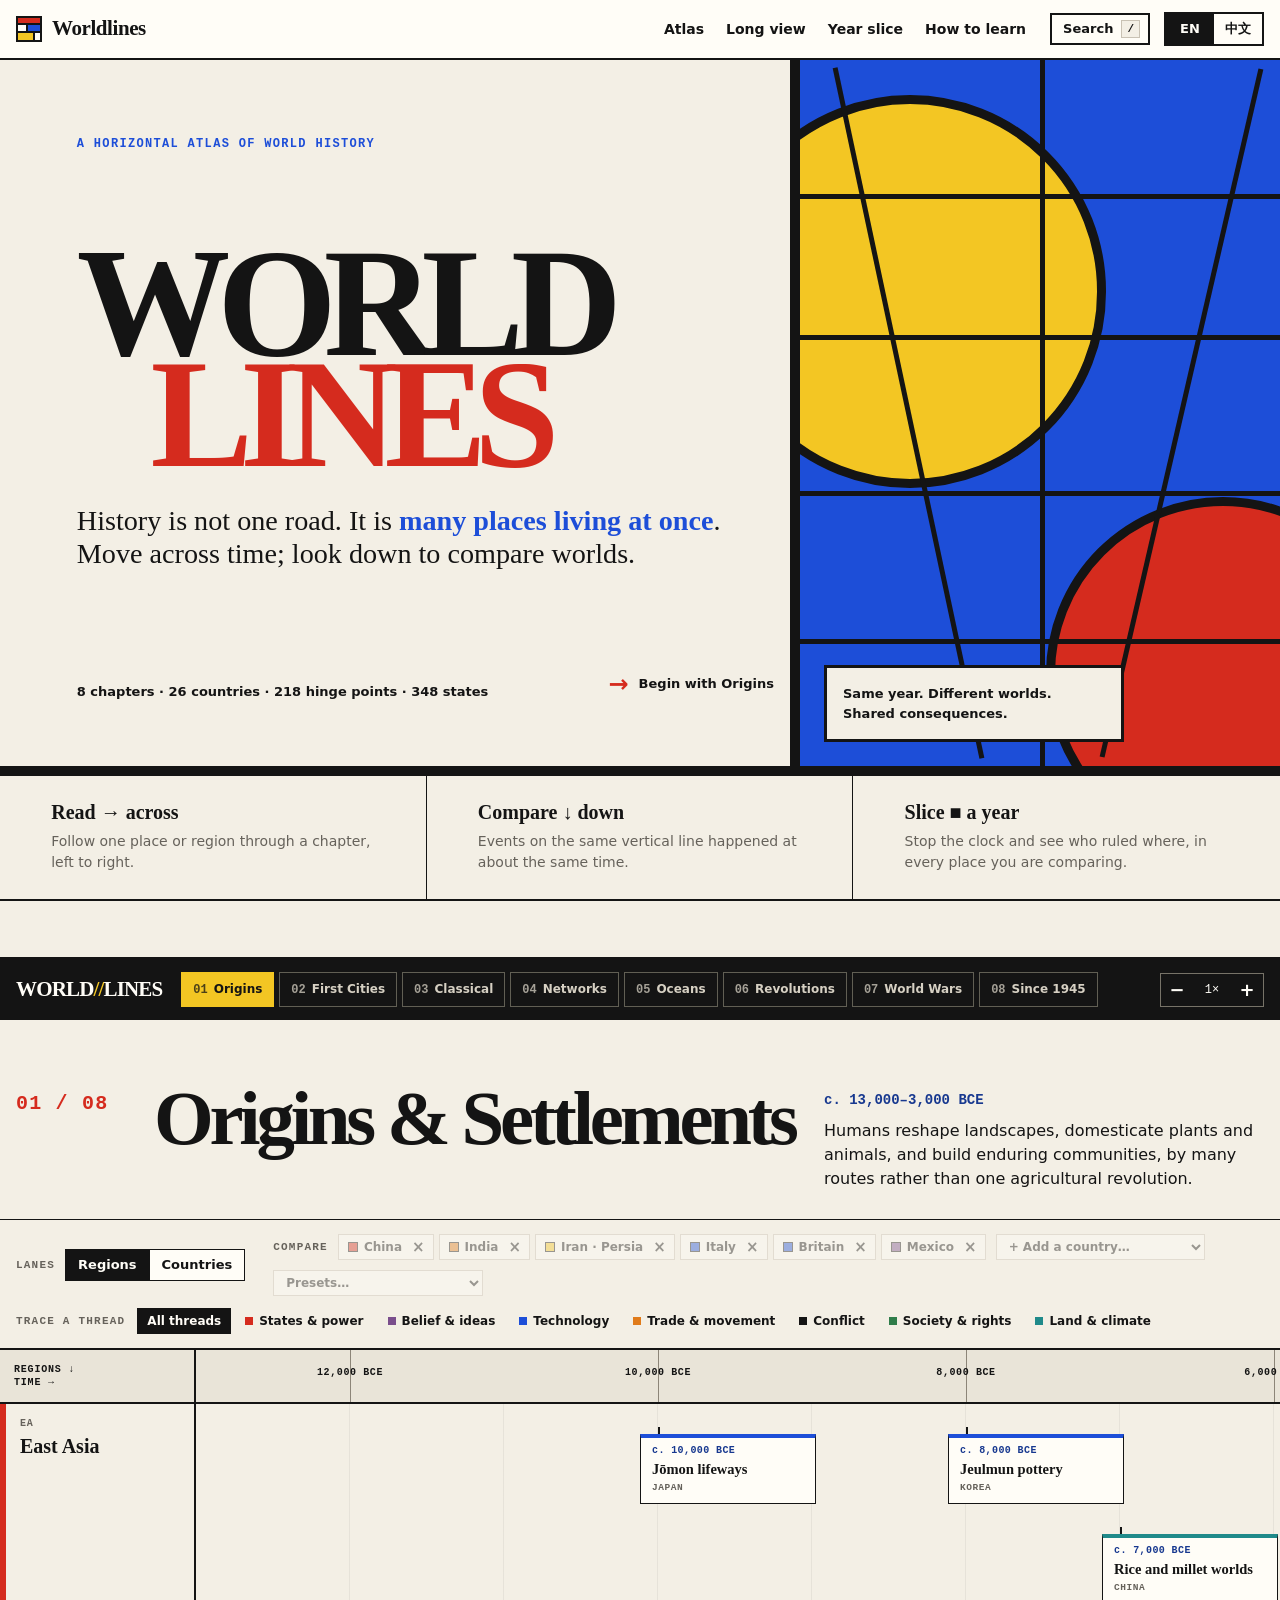
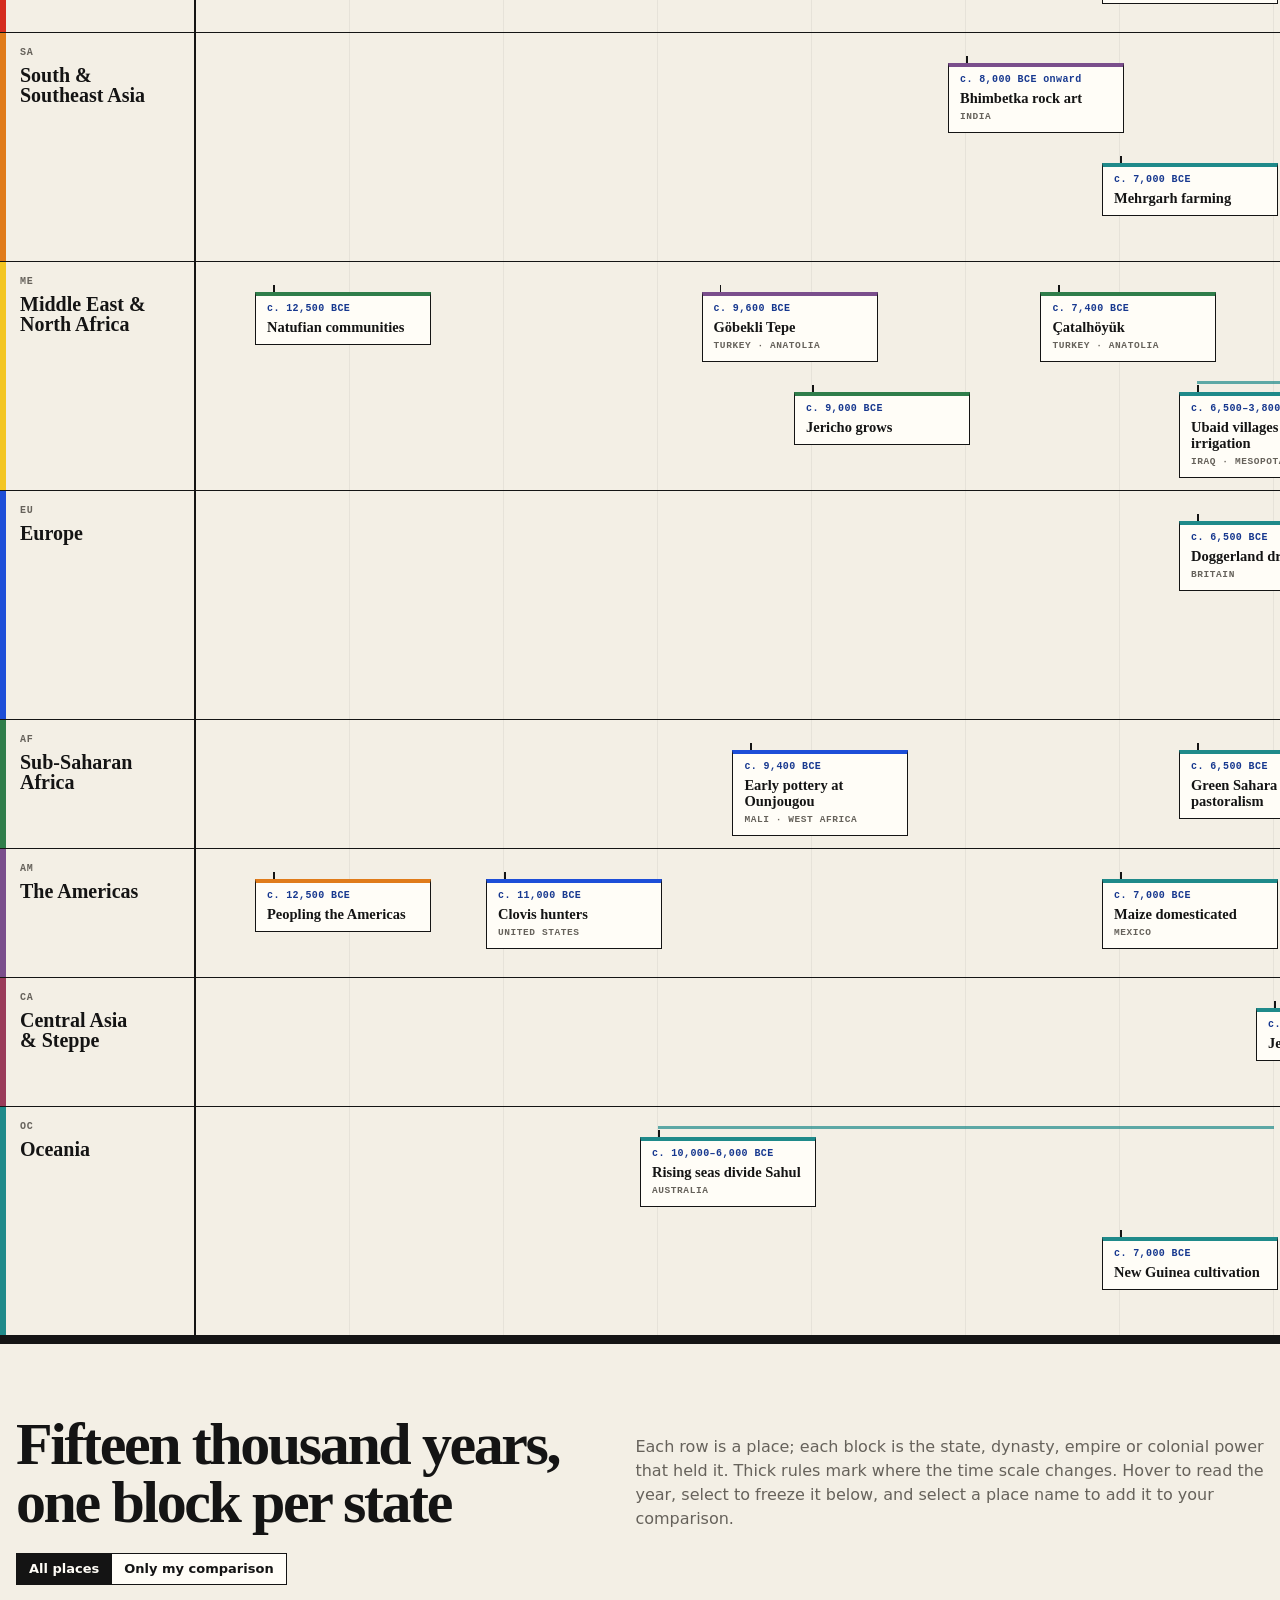
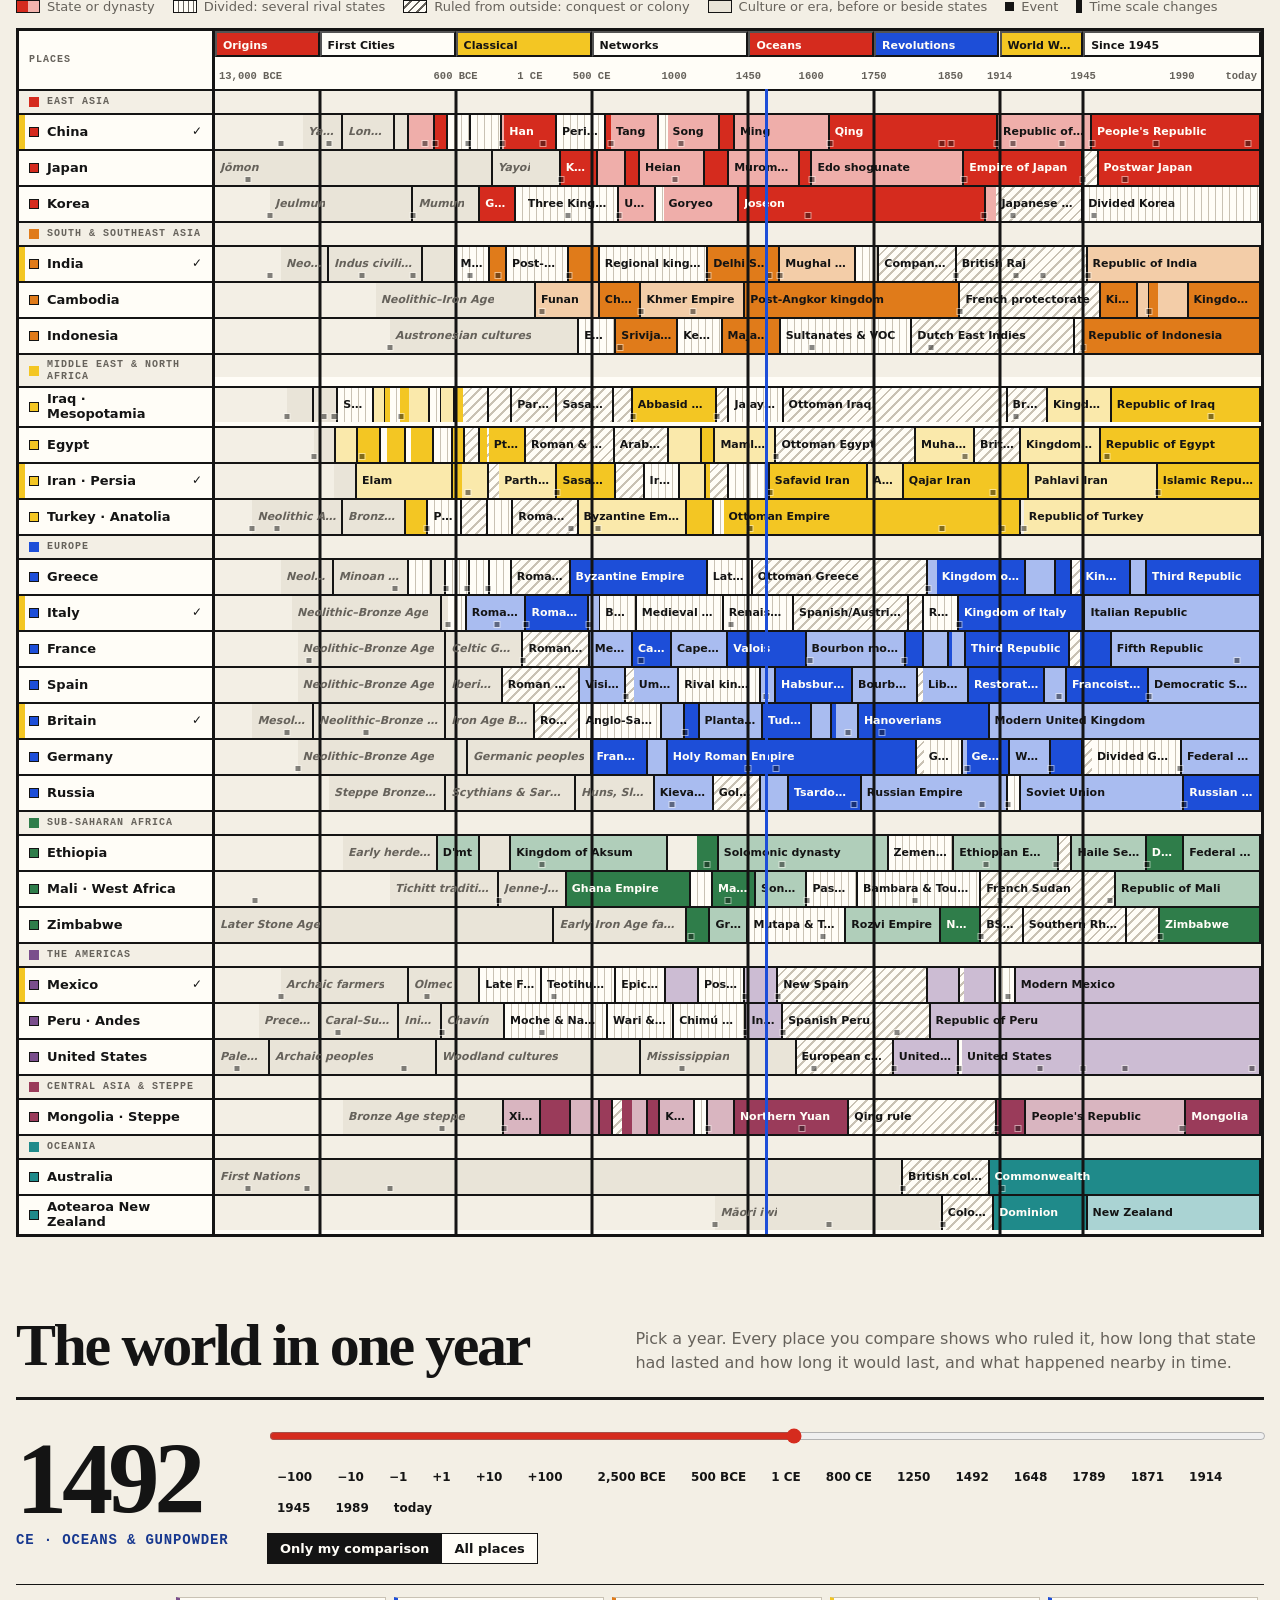
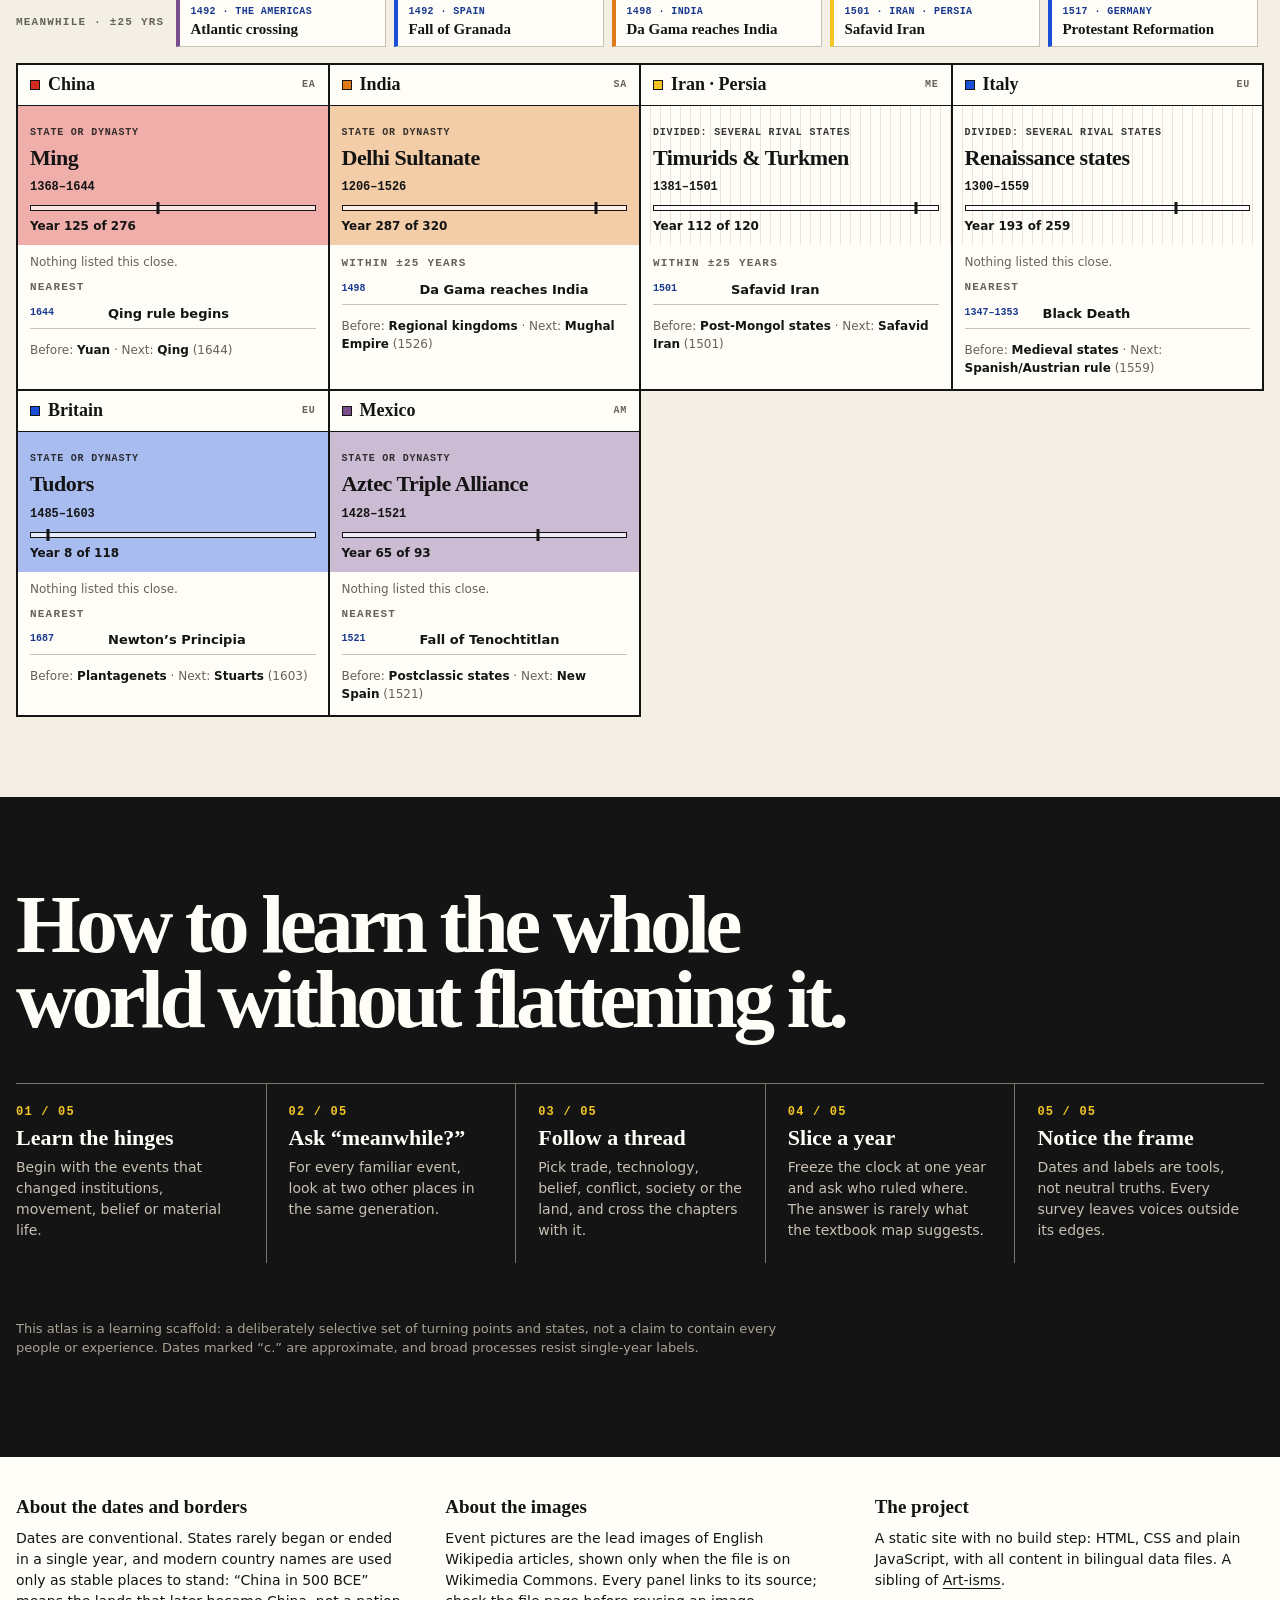
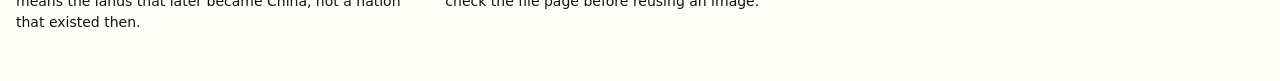
==== index.html @ 8e0db9ae "Add Worldlines, a bilingual Mondrian atlas of world history Compare regions and countries across 15," ====
<!doctype html>
<html lang="en">
<head>
<meta charset="utf-8">
<meta name="viewport" content="width=device-width, initial-scale=1, viewport-fit=cover">
<title>Worldlines</title>
<meta name="description" content="A bilingual (English / 中文) atlas of world history in the style of Mondrian: compare regions and countries side by side across 15,000 years, chapter by chapter or one year at a time.">
<meta name="theme-color" content="#fffdf7">
<link rel="icon" href="data:image/svg+xml,%3Csvg xmlns='http://www.w3.org/2000/svg' viewBox='0 0 26 26'%3E%3Crect width='26' height='26' fill='%23141414'/%3E%3Crect x='2' y='2' width='22' height='5' fill='%23d52b1e'/%3E%3Crect x='2' y='9' width='8' height='6' fill='%23fffdf7'/%3E%3Crect x='12' y='9' width='12' height='6' fill='%231d4ed8'/%3E%3Crect x='2' y='17' width='15' height='7' fill='%23f3c623'/%3E%3Crect x='19' y='17' width='5' height='7' fill='%23fffdf7'/%3E%3C/svg%3E">
<link rel="stylesheet" href="assets/styles.css">
</head>
<body>
<header class="topbar">
  <div class="wrap pad">
    <a class="brand" href="#top">
      <svg viewBox="0 0 26 26" aria-hidden="true"><rect width="26" height="26" fill="#141414"/><rect x="2" y="2" width="22" height="5" fill="#d52b1e"/><rect x="2" y="9" width="8" height="6" fill="#fffdf7"/><rect x="12" y="9" width="12" height="6" fill="#1d4ed8"/><rect x="2" y="17" width="15" height="7" fill="#f3c623"/><rect x="19" y="17" width="5" height="7" fill="#fffdf7"/></svg>
      <span data-i18n="brand">Worldlines</span>
    </a>
    <nav class="nav" aria-label="Sections">
      <a href="#atlas" data-i18n="navAtlas">Atlas</a>
      <a href="#long" data-i18n="navLong">Long view</a>
      <a href="#slice" data-i18n="navSlice">Year slice</a>
      <a href="#learn" data-i18n="navLearn">How to learn</a>
    </nav>
    <button type="button" class="search-btn" id="search-open"><span data-i18n="search">Search</span> <kbd>/</kbd></button>
    <div class="lang" role="group" aria-label="Language">
      <button type="button" data-lang="en" aria-pressed="true">EN</button>
      <button type="button" data-lang="zh" aria-pressed="false">中文</button>
    </div>
  </div>
</header>

<main id="top">
  <section class="masthead">
    <div class="hero-copy">
      <p class="eyebrow" data-i18n="kicker">A horizontal atlas of world history</p>
      <div>
        <h1><span data-i18n="h1a">WORLD</span><span class="red" data-i18n="h1b">LINES</span></h1>
        <p class="hero-dek" data-i18n-html="dek">History is not one road. It is <strong>many places living at once.</strong> Move across time; look down to compare worlds.</p>
      </div>
      <div class="hero-meta">
        <span id="stats"></span>
        <a class="scroll-cue" href="#atlas" data-i18n="cue">Begin with Origins</a>
      </div>
    </div>
    <div class="hero-graphic" aria-hidden="true">
      <div class="latitudes"><i></i><i></i><i></i><i></i></div>
      <div class="meridians"><i></i><i></i><i></i></div>
      <p class="graphic-caption" data-i18n="heroCap">Same year. Different worlds. Shared consequences.</p>
    </div>
  </section>

  <section class="manifesto" aria-label="How to read the atlas">
    <div><b data-i18n="m1t">Read → across</b><p data-i18n="m1">Follow one place or region through a chapter, left to right.</p></div>
    <div><b data-i18n="m2t">Compare ↓ down</b><p data-i18n="m2">Events on the same vertical line happened at about the same time.</p></div>
    <div><b data-i18n="m3t">Slice ■ a year</b><p data-i18n="m3">Stop the clock and see who ruled where, in every place you are comparing.</p></div>
  </section>

  <section class="atlas" id="atlas">
    <nav class="toolbar" aria-label="Chapters">
      <div class="brand-mini" data-i18n-html="brandMini">WORLD<b>//</b>LINES</div>
      <div class="chapter-nav" id="chapter-nav"></div>
      <div class="zoom" role="group" aria-label="Zoom">
        <button type="button" data-zoom="-1" aria-label="Zoom out">−</button>
        <span id="zoom-val">1×</span>
        <button type="button" data-zoom="1" aria-label="Zoom in">+</button>
      </div>
    </nav>

    <div class="chapter-intro" aria-live="polite">
      <div class="chapter-no" id="chapter-no"></div>
      <div><h2 id="chapter-title"></h2></div>
      <div class="chapter-note"><p class="range" id="chapter-range"></p><p id="chapter-desc"></p></div>
    </div>

    <div class="controls" id="controls">
      <div class="ctl">
        <span class="micro" data-i18n="lanesBy">Lanes</span>
        <div class="seg" role="group" id="mode-seg">
          <button type="button" data-mode="regions" data-i18n="modeRegions">Regions</button>
          <button type="button" data-mode="places" data-i18n="modePlaces">Countries</button>
        </div>
      </div>
      <div class="ctl cmp" id="cmp-ctl">
        <span class="micro" data-i18n="compare">Compare</span>
        <div class="cmp-chips" id="cmp-chips"></div>
        <select id="cmp-add" class="cmp-add" aria-label="Add a country"></select>
        <select id="cmp-preset" class="cmp-add" aria-label="Preset"></select>
      </div>
      <div class="theme-bar" id="theme-bar" aria-label="Filter by theme"></div>
    </div>
    <div class="tl-scroll" id="tl-scroll"><div class="stage" id="stage"></div></div>
  </section>

  <section class="block" id="long">
    <div class="wrap pad">
      <div class="head">
        <h2 data-i18n="longTitle">Fifteen thousand years, one block per state</h2>
        <p data-i18n="longLede">Each row is a place; each block is the state, dynasty, empire or colonial power that held it. Thick rules mark where the time scale changes. Hover to read the year, select to freeze it below, and select a place name to add it to your comparison.</p>
      </div>
      <div class="long-ctl">
        <div class="seg" role="group" id="long-seg">
          <button type="button" data-long="all" data-i18n="longAll">All places</button>
          <button type="button" data-long="cmp" data-i18n="longCmp">Only my comparison</button>
        </div>
        <div class="legend" id="kind-legend"></div>
      </div>
      <div class="lv-scroll"><div class="lv" id="lv"></div></div>
      <p class="hint" data-i18n="lvHint">Scroll sideways to see the whole span →</p>
    </div>
  </section>

  <section class="block" id="slice">
    <div class="wrap pad">
      <div class="head">
        <h2 data-i18n="sliceTitle">The world in one year</h2>
        <p data-i18n="sliceLede">Pick a year. Every place you compare shows who ruled it, how long that state had lasted and how long it would last, and what happened nearby in time.</p>
      </div>
      <div class="slicer">
        <div class="year-big" id="year-big" aria-live="polite"></div>
        <div class="slicer-ctl">
          <input type="range" id="year-range" min="0" max="1000" step="1" aria-label="Year">
          <div class="steps-row">
            <button type="button" class="chip" data-step="-100">−100</button>
            <button type="button" class="chip" data-step="-10">−10</button>
            <button type="button" class="chip" data-step="-1">−1</button>
            <button type="button" class="chip" data-step="1">+1</button>
            <button type="button" class="chip" data-step="10">+10</button>
            <button type="button" class="chip" data-step="100">+100</button>
            <span class="presets" id="year-presets"></span>
          </div>
          <div class="seg" role="group" id="slice-seg">
            <button type="button" data-slice="cmp" data-i18n="longCmp">Only my comparison</button>
            <button type="button" data-slice="all" data-i18n="longAll">All places</button>
          </div>
        </div>
      </div>
      <div class="meanwhile-strip" id="slice-world"></div>
      <div class="slice-grid" id="slice-grid"></div>
    </div>
  </section>

  <section class="learning" id="learn">
    <div class="wrap pad">
      <h2 data-i18n="learnTitle">How to learn the whole world without flattening it.</h2>
      <ol class="learning-grid" id="learning"></ol>
      <p class="footer-note" data-i18n="learnNote">This atlas is a learning scaffold: a deliberately selective set of turning points and states, not a claim to contain every people or experience. Dates marked “c.” are approximate, and broad processes resist single-year labels.</p>
    </div>
  </section>
</main>

<footer>
  <div class="wrap pad">
    <div>
      <h3 data-i18n="fDatesT">About the dates and borders</h3>
      <p data-i18n="fDates">Dates are conventional. States rarely began or ended in a single year, and modern country names are used only as stable places to stand: “China in 500 BCE” means the lands that later became China, not a nation that existed then.</p>
    </div>
    <div>
      <h3 data-i18n="fImgT">About the images</h3>
      <p data-i18n="fImg">Event pictures are the lead images of English Wikipedia articles, shown only when the file is on Wikimedia Commons. Every panel links to its source; check the file page before reusing an image.</p>
    </div>
    <div>
      <h3 data-i18n="fProjT">The project</h3>
      <p data-i18n-html="fProj">A static site with no build step: HTML, CSS and plain JavaScript, with all content in bilingual data files. A sibling of <a href="https://geekplux.github.io/art-isms/">Art-isms</a>.</p>
    </div>
  </div>
</footer>

<aside class="detail" id="detail" role="dialog" aria-modal="false" aria-labelledby="d-title" aria-hidden="true">
  <div class="detail-top"><span data-i18n="detailTop">Event · connections</span><button type="button" class="x" id="detail-close" aria-label="Close">×</button></div>
  <div class="detail-body" id="detail-body"></div>
</aside>

<section class="search" id="search" role="dialog" aria-modal="true" aria-label="Search" aria-hidden="true">
  <div class="search-wrap">
    <div class="search-head"><input class="search-input" id="search-input" type="search" autocomplete="off" placeholder="Search history…"><button type="button" class="x big" id="search-close" aria-label="Close">×</button></div>
    <p class="search-help" data-i18n="searchHelp">Try “printing”, “empire”, “silver”, a dynasty or a country. Press Esc to close.</p>
    <div class="search-results" id="search-results"></div>
  </div>
</section>

<div class="lv-tip" id="lv-tip" hidden></div>

<script src="data/core.js"></script>
<script src="data/polities.js"></script>
<script src="data/events.js"></script>
<script src="assets/app.js"></script>
</body>
</html>
---- assets/styles.css ----
/* Worldlines — paper, ink and De Stijl.
   Mondrian carries meaning here: colour = region, a block = a state, a thick rule = a change of
   time scale. Everything else stays paper and ink so the colour can be read. */
:root {
  color-scheme: light;
  --paper: #f3efe5;
  --paper-deep: #e9e4d8;
  --white: #fffdf7;
  --ink: #141414;
  --ink-2: #26251f;
  --muted: #66625b;
  --hair: #c9c2b4;
  --red: #d52b1e;
  --blue: #1d4ed8;
  --blue-deep: #17388f;
  --yellow: #f3c623;

  --f-display: Georgia, "Times New Roman", "Songti SC", "Noto Serif SC", "Source Han Serif SC", serif;
  --f-body: "Avenir Next", Avenir, Inter, "Segoe UI", system-ui, -apple-system, "PingFang SC", "Hiragino Sans GB", "Microsoft YaHei", "Noto Sans SC", sans-serif;
  --f-mono: ui-monospace, "SFMono-Regular", Menlo, Consolas, "Liberation Mono", monospace;

  --rule: 10px;
  --gutter: max(16px, env(safe-area-inset-left, 0px));
  --gutter-r: max(16px, env(safe-area-inset-right, 0px));
  --bar-h: 58px;
  --label-w: 196px;
  --ease: cubic-bezier(.22, 1, .36, 1);
}

* { box-sizing: border-box; }
[hidden] { display: none !important; }
html { scroll-behavior: smooth; scroll-padding-top: calc(var(--bar-h) + 12px); }
@media (prefers-reduced-motion: reduce) { html { scroll-behavior: auto; } *, *::before, *::after { transition: none !important; animation: none !important; } }
body { margin: 0; background: var(--paper); color: var(--ink); font-family: var(--f-body); font-size: 16px; line-height: 1.5; -webkit-font-smoothing: antialiased; overflow-x: hidden; }
h1, h2, h3, h4 { margin: 0; text-wrap: balance; }
p { margin: 0; }
a { color: inherit; text-decoration-thickness: 1px; text-underline-offset: 3px; }
a:hover { color: var(--red); }
button, select, input { font: inherit; color: inherit; }
button { cursor: pointer; }
:focus-visible { outline: 3px solid var(--blue); outline-offset: 2px; }
.kicker, .micro, .mono { font-family: var(--f-mono); font-variant-numeric: tabular-nums; }
.kicker { font-size: 12px; font-weight: 700; letter-spacing: .12em; text-transform: uppercase; color: var(--blue); }
.micro { font-size: 11px; font-weight: 700; letter-spacing: .11em; text-transform: uppercase; color: var(--muted); white-space: nowrap; }
:lang(zh) .kicker, :lang(zh) .micro { letter-spacing: .05em; }
.pad { padding-left: var(--gutter); padding-right: var(--gutter-r); }
.wrap { max-width: 1440px; margin: 0 auto; }
.sw { display: inline-block; width: 10px; height: 10px; flex: none; border: 1.5px solid var(--ink); background: var(--c, var(--ink)); }

/* ── Top bar ── */
.topbar { position: sticky; top: 0; z-index: 40; background: var(--white); border-bottom: 2px solid var(--ink); }
.topbar .wrap { display: flex; align-items: center; gap: 14px; min-height: var(--bar-h); }
.brand { display: flex; align-items: center; gap: 10px; text-decoration: none; font-family: var(--f-display); font-weight: 700; font-size: 21px; letter-spacing: -.02em; white-space: nowrap; }
.brand small { font-family: var(--f-body); font-size: 12px; font-weight: 600; color: var(--muted); letter-spacing: 0; }
.brand svg { width: 26px; height: 26px; flex: none; }
.nav { display: flex; gap: 2px; margin-left: auto; min-width: 0; overflow-x: auto; scrollbar-width: none; }
.nav a { text-decoration: none; font-size: 14px; font-weight: 600; padding: 6px 10px; white-space: nowrap; }
.search-btn { display: inline-flex; align-items: center; gap: 8px; border: 2px solid var(--ink); background: var(--white); padding: 4px 8px 4px 11px; font-size: 13px; font-weight: 700; flex: none; }
.search-btn kbd { font-family: var(--f-mono); font-size: 11px; border: 1px solid var(--hair); padding: 0 5px; background: var(--paper); }
.search-btn:hover { background: var(--yellow); }
.lang { display: flex; flex: none; border: 2px solid var(--ink); }
.lang button { border: 0; background: transparent; padding: 5px 11px; font-size: 13px; font-weight: 700; min-width: 48px; }
.lang button[aria-pressed="true"] { background: var(--ink); color: var(--white); }
@media (max-width: 860px) { .nav { display: none; } .search-btn { margin-left: auto; } .brand small { display: none; } }
@media (max-width: 420px) { .search-btn span { display: none; } .lang button { min-width: 40px; padding: 5px 8px; } }

/* ── Masthead: copy on paper, a De Stijl globe beside it ── */
.masthead { min-height: calc(86vh - var(--bar-h)); display: grid; grid-template-columns: minmax(0, 1.25fr) minmax(320px, .75fr); border-bottom: var(--rule) solid var(--ink); background: var(--paper); overflow: hidden; }
.hero-copy { padding: clamp(32px, 6vw, 96px) var(--gutter-r) clamp(32px, 5vw, 64px) max(var(--gutter), clamp(22px, 6vw, 96px)); display: flex; flex-direction: column; justify-content: space-between; gap: 40px; border-right: var(--rule) solid var(--ink); }
.eyebrow { font: 700 12px/1.3 var(--f-mono); letter-spacing: .11em; text-transform: uppercase; color: var(--blue); }
:lang(zh) .eyebrow { letter-spacing: .06em; }
.masthead h1 { font-family: var(--f-display); font-weight: 900; font-size: clamp(72px, 12vw, 180px); letter-spacing: -.085em; line-height: .72; margin: 0 0 36px; }
.masthead h1 span { display: block; }
.masthead h1 .red { color: var(--red); padding-left: .48em; }
:lang(zh) .masthead h1 { letter-spacing: -.02em; line-height: .95; font-size: clamp(72px, 11vw, 168px); }
.hero-dek { max-width: 760px; font-family: var(--f-display); font-size: clamp(21px, 2.2vw, 32px); line-height: 1.16; }
:lang(zh) .hero-dek { line-height: 1.45; }
.hero-dek strong { color: var(--blue); }
.hero-meta { display: flex; align-items: end; justify-content: space-between; gap: 24px; font-size: 13px; font-weight: 700; }
.scroll-cue { display: inline-flex; align-items: center; gap: 10px; text-decoration: none; white-space: nowrap; }
.scroll-cue::before { content: "→"; font-size: 24px; color: var(--red); }
.hero-graphic { position: relative; background: var(--blue); min-height: 520px; overflow: hidden; }
.hero-graphic::before, .hero-graphic::after { content: ""; position: absolute; border: 9px solid var(--ink); border-radius: 50%; }
.hero-graphic::before { width: 78%; aspect-ratio: 1; left: -18%; top: 5%; background: var(--yellow); }
.hero-graphic::after { width: 70%; aspect-ratio: 1; right: -25%; bottom: -12%; background: var(--red); }
.latitudes, .meridians { position: absolute; inset: 0; }
.latitudes { z-index: 2; } .meridians { z-index: 3; }
.latitudes i, .meridians i { position: absolute; display: block; background: var(--ink); }
.latitudes i { width: 100%; height: 5px; left: 0; }
.latitudes i:nth-child(1) { top: 19%; } .latitudes i:nth-child(2) { top: 39%; } .latitudes i:nth-child(3) { top: 61%; } .latitudes i:nth-child(4) { top: 82%; }
.meridians i { height: 100%; width: 5px; top: 0; }
.meridians i:nth-child(1) { left: 22%; transform: rotate(-12deg); } .meridians i:nth-child(2) { left: 50%; } .meridians i:nth-child(3) { right: 20%; transform: rotate(13deg); }
.graphic-caption { position: absolute; z-index: 5; left: 24px; right: 24px; bottom: 24px; padding: 16px; border: 3px solid var(--ink); background: var(--paper); font-weight: 800; font-size: 13px; max-width: 300px; }
@media (max-width: 900px) {
  .masthead { grid-template-columns: minmax(0, 1fr); min-height: 0; }
  .hero-copy { border-right: 0; border-bottom: 8px solid var(--ink); min-height: 600px; }
  .hero-graphic { min-height: 380px; }
}
@media (max-width: 560px) {
  .masthead h1 { font-size: clamp(68px, 25vw, 118px); }
  .hero-copy { min-height: 560px; padding: 26px var(--gutter-r) 36px var(--gutter); }
  .hero-meta { align-items: start; flex-direction: column; }
}

/* ── Manifesto: three quiet columns ── */
.manifesto { display: grid; grid-template-columns: repeat(3, minmax(0, 1fr)); border-bottom: 2px solid var(--ink); }
.manifesto > div { padding: 26px clamp(22px, 4vw, 58px); border-right: 1px solid var(--ink); }
.manifesto > div:last-child { border-right: 0; }
.manifesto b { display: block; font: 800 20px/1.05 var(--f-display); margin-bottom: 8px; }
.manifesto p { color: var(--muted); font-size: 14px; }
@media (max-width: 760px) { .manifesto { grid-template-columns: 1fr; } .manifesto > div { border-right: 0; border-bottom: 1px solid var(--ink); } .manifesto > div:last-child { border-bottom: 0; } }

/* ── Atlas: chapter toolbar ── */
.atlas { position: relative; margin-top: 56px; border-top: 2px solid var(--ink); }
.toolbar { position: sticky; top: var(--bar-h); z-index: 30; display: grid; grid-template-columns: auto minmax(0, 1fr) auto; gap: 16px; align-items: center; padding: 10px var(--gutter-r) 10px var(--gutter); background: var(--ink); color: var(--white); }
.brand-mini { font: 900 21px/1 var(--f-display); letter-spacing: -.04em; white-space: nowrap; }
.brand-mini b { color: var(--yellow); }
.chapter-nav { display: flex; gap: 5px; overflow-x: auto; scrollbar-width: thin; scrollbar-color: #555 transparent; padding: 3px; }
.ch-tab { border: 1px solid #615f54; background: transparent; color: #d6d0c3; padding: 7px 11px; font-size: 12px; font-weight: 800; white-space: nowrap; transition: background .2s, color .2s, border-color .2s; }
.ch-tab .n { font-family: var(--f-mono); margin-right: 6px; opacity: .75; }
.ch-tab:hover { color: var(--white); border-color: var(--white); }
.ch-tab[aria-current="true"] { background: var(--yellow); color: var(--ink); border-color: var(--yellow); }
.zoom { display: flex; align-items: center; border: 1px solid #777368; }
.zoom button { border: 0; background: transparent; color: var(--white); width: 32px; height: 32px; font-size: 18px; font-weight: 700; }
.zoom button:hover { background: var(--white); color: var(--ink); }
.zoom button:disabled { opacity: .3; pointer-events: none; }
.zoom span { font-family: var(--f-mono); font-size: 12px; min-width: 38px; text-align: center; }
@media (max-width: 760px) { .toolbar { grid-template-columns: minmax(0, 1fr) auto; } .brand-mini { display: none; } }

.chapter-intro { display: grid; grid-template-columns: 110px minmax(0, 1fr) minmax(240px, 440px); gap: 28px; align-items: start; padding: clamp(32px, 5vw, 64px) var(--gutter-r) 28px var(--gutter); border-bottom: 1px solid var(--ink); }
.chapter-no { color: var(--red); font: 800 20px/1 var(--f-mono); letter-spacing: .06em; padding-top: 10px; }
.chapter-intro h2 { font: 900 clamp(40px, 6vw, 86px)/.9 var(--f-display); letter-spacing: -.055em; }
:lang(zh) .chapter-intro h2 { letter-spacing: -.01em; line-height: 1.05; }
.chapter-note { font-size: 16px; display: grid; gap: 8px; padding-top: 6px; }
.chapter-note .range { color: var(--blue-deep); font-weight: 800; font-family: var(--f-mono); font-size: 14px; }
@media (max-width: 900px) { .chapter-intro { grid-template-columns: 64px minmax(0, 1fr); } .chapter-note { grid-column: 2; } }
@media (max-width: 560px) { .chapter-intro { grid-template-columns: 1fr; gap: 12px; } .chapter-note { grid-column: 1; } .chapter-no { padding: 0; font-size: 14px; } }

/* ── Controls ── */
.controls { display: flex; flex-wrap: wrap; gap: 12px 28px; align-items: center; padding: 14px var(--gutter-r) 14px var(--gutter); border-bottom: 2px solid var(--ink); }
.ctl { display: flex; align-items: center; gap: 10px; flex-wrap: wrap; min-width: 0; }
.ctl.cmp { flex: 1 1 520px; }
.seg { display: inline-flex; border: 1.5px solid var(--ink); flex: none; }
.seg button { border: 0; background: var(--white); padding: 5px 12px; font-size: 13px; font-weight: 700; }
.seg button + button { border-left: 1.5px solid var(--ink); }
.seg button[aria-pressed="true"] { background: var(--ink); color: var(--white); }
.cmp-chips { display: flex; flex-wrap: wrap; gap: 5px; }
.cmp-chip { display: inline-flex; align-items: center; gap: 6px; border: 1px solid var(--hair); background: var(--white); padding: 3px 4px 3px 9px; font-size: 12px; font-weight: 600; }
.cmp-chip .rm { border: 0; background: transparent; padding: 0 4px; font-size: 15px; line-height: 1; }
.cmp-chip .rm:hover { color: var(--red); }
.cmp-add { border: 1px solid var(--hair); background: var(--white); padding: 4px 8px; font-size: 12px; font-weight: 600; max-width: 210px; }
.ctl.cmp.off .cmp-chips, .ctl.cmp.off .cmp-add { opacity: .4; }

.theme-bar { flex: 1 0 100%; display: flex; align-items: center; gap: 4px; overflow-x: auto; scrollbar-width: none; }
.theme-bar .micro { margin-right: 8px; }
.chip { border: 1px solid transparent; background: transparent; padding: 3px 9px; font-size: 12px; font-weight: 600; white-space: nowrap; display: inline-flex; align-items: center; gap: 6px; }
.chip[aria-pressed="true"] { background: var(--ink); color: var(--white); }
.chip:hover { border-color: var(--hair); }
.chip .sw { width: 8px; height: 8px; border: 0; }


/* ── Atlas: lanes ── */
.tl-scroll { overflow-x: auto; overflow-y: hidden; position: relative; background: var(--paper); scrollbar-color: var(--red) var(--paper-deep); cursor: grab; }
.tl-scroll.drag { cursor: grabbing; user-select: none; }
.stage { --cw: 1540px; min-width: calc(var(--label-w) + var(--cw)); position: relative; }
.axis-row, .lane { display: grid; grid-template-columns: var(--label-w) var(--cw); }
.axis-row { height: 54px; border-bottom: 2px solid var(--ink); background: var(--paper-deep); position: sticky; top: 0; z-index: 6; }
.axis-corner { position: sticky; left: 0; z-index: 12; display: flex; align-items: center; padding: 0 14px; background: var(--paper-deep); border-right: 2px solid var(--ink); font: 700 10px/1.3 var(--f-mono); text-transform: uppercase; letter-spacing: .08em; }
.axis-track { position: relative; }
.a-tick { position: absolute; top: 0; bottom: 0; border-left: 1px solid #8c8578; }
.a-lbl { position: absolute; top: 18px; transform: translateX(-50%); font: 700 10px/1 var(--f-mono); letter-spacing: .06em; white-space: nowrap; }
.a-lbl.first { transform: translateX(4px); } .a-lbl.last { transform: translateX(calc(-100% - 4px)); }

.lane { border-bottom: 1px solid var(--ink); }
.lane-label { position: sticky; left: 0; z-index: 10; padding: 14px 30px 14px 14px; background: var(--paper); border-right: 2px solid var(--ink); display: flex; flex-direction: column; gap: 5px; border-left: 6px solid var(--c); }
.lane-label .code { font: 700 10px/1.25 var(--f-mono); letter-spacing: .08em; color: var(--muted); text-transform: uppercase; }
.lane-label h3 { font: 800 20px/1.02 var(--f-display); }
:lang(zh) .lane-label h3 { font-family: var(--f-body); font-size: 18px; }
.lane-label .rm { position: absolute; top: 10px; right: 8px; border: 0; background: transparent; font-size: 16px; line-height: 1; padding: 2px 4px; color: var(--muted); opacity: 0; }
.lane:hover .lane-label .rm, .lane-label .rm:focus-visible { opacity: 1; }
.lane-label .rm:hover { color: var(--red); border-color: var(--red); }
.track { position: relative; background-image: repeating-linear-gradient(to right, transparent 0, transparent calc(10% - 1px), rgba(20,20,20,.06) calc(10% - 1px), rgba(20,20,20,.06) 10%); }
.pstrip { position: absolute; left: 0; right: 0; top: 0; height: 24px; border-bottom: 1px solid var(--ink); background: var(--paper-deep); overflow: hidden; }
.pblk { position: absolute; top: 0; bottom: 0; border-right: 1.5px solid var(--ink); font-size: 11px; font-weight: 700; padding: 4px 6px 0; white-space: nowrap; overflow: hidden; text-overflow: ellipsis; color: var(--ink); }
.pblk.k-s { background: var(--tint); color: var(--ink); }
.pblk.k-s.alt { background: var(--white); color: var(--ink); }
.pblk.k-f { background: repeating-linear-gradient(135deg, var(--white) 0 5px, var(--hair) 5px 7px); }
.pblk.k-d { background: repeating-linear-gradient(90deg, var(--white) 0 6px, var(--hair) 6px 7px); }
.pblk.k-c { background: var(--paper-deep); font-style: italic; font-weight: 600; color: var(--muted); }
.empty-lane { position: absolute; left: 22px; bottom: 26px; color: #8b8477; font: 700 11px/1.35 var(--f-mono); text-transform: uppercase; letter-spacing: .08em; }

.ev { position: absolute; width: 176px; padding: 7px 10px 9px 11px; border: 1px solid var(--ink); border-top: 4px solid var(--tc); background: var(--white); text-align: left; z-index: 3; transition: transform .22s var(--ease), box-shadow .22s var(--ease), opacity .2s; }
.ev:hover, .ev:focus-visible { transform: translate(-2px, -2px); box-shadow: 4px 4px 0 var(--ink); z-index: 8; }
.ev.dim { opacity: .14; }
.ev.sel { outline: 3px solid var(--red); outline-offset: 2px; z-index: 9; }
.ev .yr { display: block; color: var(--blue-deep); font: 700 10px/1.2 var(--f-mono); letter-spacing: .04em; margin-bottom: 4px; }
.ev .tt { display: block; font: 700 14.5px/1.12 var(--f-display); }
:lang(zh) .ev .tt { font-family: var(--f-body); font-size: 14px; line-height: 1.25; }
.ev .pl { display: block; margin-top: 5px; font: 700 9.5px/1.2 var(--f-mono); color: var(--muted); text-transform: uppercase; letter-spacing: .06em; }
.ev .pin { position: absolute; top: -11px; width: 1.5px; height: 7px; background: var(--ink); }
.span { position: absolute; height: 3px; background: var(--tc); z-index: 2; pointer-events: none; opacity: .7; }
.ev.dim + .span, .span.dim { opacity: .14; }

.tl-scroll { border-bottom: 8px solid var(--ink); }
@media (max-width: 900px) { :root { --label-w: 132px; } .lane-label h3 { font-size: 16px; } .lane-label { padding: 12px 24px 12px 10px; } .lane-label .rm { opacity: 1; } }

/* ── Section heads ── */
.block { padding-block: 72px 8px; }
.head { display: grid; grid-template-columns: minmax(0, 1fr) minmax(0, 1.1fr); gap: 16px 48px; align-items: end; margin-bottom: 22px; }
.head h2 { font-family: var(--f-display); font-size: clamp(34px, 5vw, 60px); line-height: .96; letter-spacing: -.04em; }
:lang(zh) .head h2 { letter-spacing: -.01em; line-height: 1.12; }
.head p { color: var(--muted); max-width: 64ch; }
@media (max-width: 760px) { .head { grid-template-columns: 1fr; } }

/* ── Long view ── */
.long-ctl { display: flex; flex-wrap: wrap; gap: 12px 24px; align-items: center; margin-bottom: 12px; }
.legend { display: flex; flex-wrap: wrap; gap: 6px 18px; font-size: 13px; color: var(--muted); }
.legend span { display: inline-flex; align-items: center; gap: 7px; }
.legend i { display: inline-block; width: 24px; height: 13px; border: 1.5px solid var(--ink); }
.legend i.k-s { background: linear-gradient(90deg, var(--red) 50%, #f2b3ad 50%); }
.legend i.k-d { background: repeating-linear-gradient(90deg, var(--white) 0 4px, var(--muted) 4px 5px); }
.legend i.k-f { background: repeating-linear-gradient(135deg, var(--white) 0 4px, var(--muted) 4px 6px); }
.legend i.k-c { background: var(--paper-deep); }
.legend i.rule { background: var(--ink); width: 6px; }
.legend i.dot { width: 9px; height: 9px; background: var(--ink); border: 0; }

.lv-scroll { overflow-x: auto; border: 3px solid var(--ink); background: var(--white); position: relative; }
.lv { --lw: 196px; position: relative; min-width: 1240px; }
.lv-row { display: grid; grid-template-columns: var(--lw) minmax(0, 1fr); min-height: 34px; }
.lv-row + .lv-row { border-top: 2px solid var(--ink); }
.lv-name { position: sticky; left: 0; z-index: 4; display: flex; align-items: center; gap: 8px; padding: 4px 10px; border: 0; border-right: 3px solid var(--ink); background: var(--white); text-align: left; font-size: 13px; font-weight: 700; line-height: 1.15; }
.lv-name .pin { margin-left: auto; font-size: 12px; color: var(--muted); opacity: 0; }
.lv-row:hover .lv-name .pin, .lv-row.in .lv-name .pin { opacity: 1; }
.lv-row.in .lv-name { box-shadow: inset 6px 0 0 var(--yellow); }
.lv-row.in .lv-name .pin { color: var(--ink); }
button.lv-name:hover { background: var(--paper-deep); }
.lv-row.in button.lv-name:hover { background: var(--paper-deep); }
.lv-track { position: relative; height: 34px; background: var(--paper); }
.lv-blk { position: absolute; top: 0; bottom: 0; border-right: 2px solid var(--ink); font-size: 11px; font-weight: 700; padding: 0 5px; display: flex; align-items: center; white-space: nowrap; overflow: hidden; color: var(--ink); }
.lv-blk span { overflow: hidden; text-overflow: ellipsis; position: relative; z-index: 4; }
.lv-blk.k-s { background: var(--c); color: var(--on, var(--white)); }
.lv-blk.k-s.alt { background: var(--tint); color: var(--ink); }
.lv-blk.k-f { background: repeating-linear-gradient(135deg, var(--white) 0 5px, var(--hair) 5px 7px); }
.lv-blk.k-d { background: repeating-linear-gradient(90deg, var(--white) 0 6px, var(--hair) 6px 7px); }
.lv-blk.k-c { background: var(--paper-deep); font-style: italic; font-weight: 600; color: var(--muted); }
.lv-dot { position: absolute; bottom: 3px; width: 5px; height: 5px; background: var(--ink); border: 0; box-shadow: 0 0 0 1px var(--white); transform: translateX(-50%); z-index: 2; padding: 0; opacity: .5; }
.lv-dot:hover { opacity: 1; transform: translateX(-50%) scale(1.5); }
.lv-dot.dim { opacity: .15; }
.lv-reg .lv-name { background: var(--paper); color: var(--muted); font-family: var(--f-mono); font-size: 10px; letter-spacing: .1em; text-transform: uppercase; }
.lv-reg .lv-track { background: var(--paper); height: 22px; }
.lv-reg { min-height: 22px; }
.lv-reg .lv-name .sw { border: 0; }
.lv-axis { position: sticky; top: 0; z-index: 6; }
.lv-axis .lv-name { font-family: var(--f-mono); font-size: 10px; text-transform: uppercase; letter-spacing: .1em; color: var(--muted); }
.lv-axis .lv-track { height: 58px; background: var(--white); }
.lv-ch { position: absolute; top: 0; height: 26px; border-right: 2px solid var(--ink); border-bottom: 2px solid var(--ink); font-size: 11px; font-weight: 800; padding: 5px 6px; white-space: nowrap; overflow: hidden; text-overflow: ellipsis; background: var(--white); text-align: left; }
.lv-ch:nth-child(4n+1) { background: var(--red); color: var(--white); }
.lv-ch:nth-child(4n+3) { background: var(--yellow); }
.lv-ch:nth-child(8n+6) { background: var(--blue); color: var(--white); }
.lv-ch:hover { outline: 3px solid var(--ink); outline-offset: -3px; }
.lv-tick { position: absolute; bottom: 8px; transform: translateX(-50%); font: 700 10.5px/1 var(--f-mono); color: var(--muted); white-space: nowrap; }
.lv-tick.l { transform: none; padding-left: 4px; } .lv-tick.r { transform: translateX(-100%); padding-right: 4px; }
.lv-rules { position: absolute; top: 0; bottom: 0; left: var(--lw); right: 0; pointer-events: none; z-index: 3; }
.lv-rules .r { position: absolute; top: 0; bottom: 0; width: 3px; background: var(--ink); transform: translateX(-50%); }
.lv-cursor { position: absolute; top: 0; bottom: 0; width: 2px; background: var(--red); z-index: 5; pointer-events: none; transform: translateX(-1px); }
.lv-cursor.fixed { background: var(--blue); width: 3px; }
.lv-cursor b { position: absolute; top: 30px; left: 4px; background: var(--red); color: var(--white); font: 700 11px/1 var(--f-mono); padding: 4px 6px; white-space: nowrap; }
.lv-cursor.fixed b { background: var(--blue); top: 2px; }
.lv-tip { position: fixed; z-index: 70; max-width: 280px; background: var(--ink); color: var(--white); padding: 8px 10px; font-size: 12px; line-height: 1.35; pointer-events: none; border-left: 5px solid var(--c, var(--yellow)); }
.lv-tip b { display: block; font-size: 13px; }
.lv-tip span { font-family: var(--f-mono); font-size: 11px; color: #cfc8ba; }
.hint { display: none; margin-top: 8px; font-size: 12px; color: var(--muted); font-family: var(--f-mono); }
@media (max-width: 960px) { .hint { display: block; } .lv { --lw: 132px; } .lv-name { font-size: 12px; } }

/* ── Year slice ── */
.slicer { display: grid; grid-template-columns: minmax(0, auto) minmax(0, 1fr); gap: 16px 36px; align-items: center; border-top: 3px solid var(--ink); border-bottom: 1px solid var(--ink); padding: 20px 0; }
.year-big { font: 900 clamp(56px, 8vw, 112px)/.85 var(--f-display); letter-spacing: -.05em; min-width: 4.2ch; color: var(--ink); white-space: nowrap; }
.year-big small { display: block; font: 700 14px/1.2 var(--f-mono); letter-spacing: .06em; color: var(--blue-deep); margin-top: 10px; text-transform: uppercase; }
:lang(zh) .year-big { letter-spacing: -.02em; }
.slicer-ctl { display: grid; gap: 12px; justify-items: start; }
.slicer-ctl input[type="range"] { justify-self: stretch; }
input[type="range"] { width: 100%; accent-color: var(--red); height: 28px; }
.steps-row { display: flex; flex-wrap: wrap; gap: 5px; align-items: center; }
.presets { display: contents; }
.presets .chip { background: var(--paper); }
.presets .chip:first-child { margin-left: 10px; }
@media (max-width: 760px) { .slicer { grid-template-columns: 1fr; } .presets .chip:first-child { margin-left: 0; } }

.meanwhile-strip { margin: 12px 0; display: flex; gap: 8px; overflow-x: auto; scrollbar-width: thin; padding-bottom: 4px; }
.meanwhile-strip .micro { align-self: center; margin-right: 4px; }
.mw { flex: none; width: 210px; border: 1px solid var(--hair); background: var(--white); padding: 8px 10px; text-align: left; border-left: 4px solid var(--c); }
.mw:hover { background: var(--yellow); }
.mw small { display: block; font: 700 10px/1.2 var(--f-mono); color: var(--blue-deep); text-transform: uppercase; letter-spacing: .04em; }
.mw b { display: block; font: 800 15px/1.12 var(--f-display); margin-top: 3px; }
:lang(zh) .mw b { font-family: var(--f-body); font-size: 14px; }

.slice-grid { display: grid; grid-template-columns: repeat(auto-fill, minmax(250px, 1fr)); padding: 0 2px 2px 0; }
.sc { background: var(--white); display: grid; grid-template-rows: auto auto 1fr; min-width: 0; border: 2px solid var(--ink); margin: 0 -2px -2px 0; }
.sc-head { display: flex; align-items: center; gap: 8px; padding: 10px 12px; border-bottom: 1px solid var(--ink); }
.sc-head h3 { font: 800 18px/1.1 var(--f-display); }
:lang(zh) .sc-head h3 { font-family: var(--f-body); font-size: 16px; }
.sc-head .reg { margin-left: auto; font: 700 10px/1 var(--f-mono); letter-spacing: .08em; color: var(--muted); }
.sc-rule { padding: 12px 12px 10px; }
.sc-rule.k-s { background: var(--tint); }
.sc-rule.k-f { background: repeating-linear-gradient(135deg, var(--white) 0 7px, var(--paper-deep) 7px 10px); }
.sc-rule.k-d { background: repeating-linear-gradient(90deg, var(--white) 0 9px, var(--paper-deep) 9px 10px); }
.sc-rule.k-c, .sc-rule.none { background: var(--paper-deep); }
.sc-rule .kind { font: 700 10px/1.2 var(--f-mono); letter-spacing: .08em; text-transform: uppercase; opacity: .85; }
.sc-rule .pn { display: block; font: 800 22px/1.08 var(--f-display); margin: 4px 0 4px; letter-spacing: -.02em; }
:lang(zh) .sc-rule .pn { font-family: var(--f-body); font-weight: 800; font-size: 22px; }
.sc-rule .yrs { font: 700 12px/1.3 var(--f-mono); }
.sc-rule .meter { margin-top: 8px; height: 6px; background: rgba(255,255,255,.7); border: 1px solid var(--ink); position: relative; }
.sc-rule .meter i { position: absolute; top: -4px; bottom: -4px; width: 3px; background: var(--ink); transform: translateX(-50%); }
.sc-rule .age { font-size: 12px; margin-top: 6px; font-weight: 600; }
.sc-ev { padding: 8px 12px 12px; display: grid; gap: 6px; align-content: start; }
.sc-ev .micro { margin-top: 2px; }
.sc-ev button { border: 0; border-bottom: 1px solid var(--hair); background: transparent; text-align: left; padding: 4px 0 6px; display: grid; grid-template-columns: 70px minmax(0, 1fr); gap: 8px; font-size: 13px; line-height: 1.25; }
.sc-ev button span { font: 700 10px/1.3 var(--f-mono); color: var(--blue-deep); }
.sc-ev button b { font-weight: 700; }
.sc-ev button:hover b { color: var(--red); }
.sc-ev .none { font-size: 12px; color: var(--muted); }
.sc-ev button span { font-size: 10px; }
.sc-next { font-size: 12px; color: var(--muted); padding: 0 12px 12px; }
.sc-next b { color: var(--ink); }

/* ── Learning ── */
.learning { margin-top: 72px; padding-block: clamp(48px, 7vw, 100px); background: var(--ink); color: var(--white); }
.learning h2 { font: 900 clamp(40px, 6.5vw, 92px)/.9 var(--f-display); letter-spacing: -.055em; margin: 0 0 46px; max-width: 920px; }
:lang(zh) .learning h2 { letter-spacing: -.01em; line-height: 1.1; }
.learning-grid { list-style: none; margin: 0; padding: 0; display: grid; grid-template-columns: repeat(5, minmax(0, 1fr)); border-top: 1px solid #787469; }
.learning-grid li { padding: 22px 22px 22px 0; display: grid; gap: 8px; align-content: start; }
.learning-grid li + li { padding-left: 22px; border-left: 1px solid #787469; }
.learning-grid .n { color: var(--yellow); font: 700 12px/1 var(--f-mono); letter-spacing: .1em; }
.learning-grid b { font: 800 22px/1.05 var(--f-display); }
.learning-grid p { color: #c8c1b4; font-size: 14px; }
.footer-note { margin-top: 56px; max-width: 780px; color: #aaa395; font-size: 13px; }
@media (max-width: 960px) {
  .learning-grid { grid-template-columns: minmax(0, 1fr); }
  .learning-grid li + li { padding-left: 0; border-left: 0; border-top: 1px solid #787469; }
}

/* ── Footer ── */
footer { background: var(--white); border-top: var(--rule) solid var(--ink); }
footer .wrap { display: grid; grid-template-columns: repeat(3, minmax(0, 1fr)); gap: 24px 40px; padding-block: 36px 48px; font-size: 14px; }
footer h3 { font-family: var(--f-display); font-size: 19px; margin-bottom: 6px; }
@media (max-width: 900px) { footer .wrap { grid-template-columns: minmax(0, 1fr); } }

/* ── Detail panel ── */
.detail { position: fixed; inset: 0 0 0 auto; z-index: 80; width: min(620px, 94vw); background: var(--white); border-left: 8px solid var(--ink); transform: translateX(105%); transition: transform .38s var(--ease); overflow-y: auto; box-shadow: -20px 0 60px rgba(20,18,13,.28); visibility: hidden; }
.detail.open { transform: translateX(0); visibility: visible; }
.detail-top { position: sticky; top: 0; z-index: 3; display: flex; justify-content: space-between; align-items: center; padding: 12px 18px; background: var(--ink); color: var(--white); }
.detail-top span { font: 700 11px/1 var(--f-mono); letter-spacing: .1em; text-transform: uppercase; }
.x { border: 1px solid #8b867a; background: transparent; color: var(--white); width: 38px; height: 38px; font-size: 23px; line-height: 1; }
.x:hover { background: var(--white); color: var(--ink); }
.x.big { width: 48px; height: 48px; flex: none; }
.detail-body { padding: clamp(24px, 5vw, 48px); }
.d-date { color: var(--blue-deep); font: 700 12px/1.3 var(--f-mono); text-transform: uppercase; letter-spacing: .08em; }
.detail-body h2 { font: 900 clamp(38px, 6vw, 64px)/.92 var(--f-display); letter-spacing: -.05em; margin: 14px 0 8px; }
:lang(zh) .detail-body h2 { font-family: var(--f-body); letter-spacing: -.01em; line-height: 1.12; font-size: clamp(32px, 5vw, 50px); }
.d-fig { margin: 24px 0 0; position: relative; height: 260px; background: var(--paper-deep); border: 2px solid var(--ink); overflow: hidden; }
.d-fig img { position: absolute; inset: 0; width: 100%; height: 100%; object-fit: cover; opacity: 0; transition: opacity .4s ease; }
.d-fig img.ok { opacity: 1; }
.d-fig svg { position: absolute; inset: 0; width: 100%; height: 100%; }
.d-fig figcaption { position: absolute; left: 0; bottom: 0; z-index: 2; background: var(--white); border-top: 2px solid var(--ink); border-right: 2px solid var(--ink); font-size: 11px; padding: 3px 8px; max-width: 100%; }
.d-sum { margin: 26px 0; font: 22px/1.3 var(--f-display); }
:lang(zh) .d-sum { font-family: var(--f-body); font-size: 19px; line-height: 1.6; }
.fact { padding: 16px 0; border-top: 1px solid var(--hair); }
.fact .micro { display: block; margin-bottom: 8px; }
.stamps { display: flex; flex-wrap: wrap; gap: 6px; margin-top: 18px; }
.stamp { display: inline-flex; align-items: center; gap: 6px; padding: 5px 9px; border: 1px solid var(--ink); border-top: 5px solid var(--c); font-weight: 700; font-size: 12px; background: var(--white); }
button.stamp:hover { background: var(--yellow); }
.d-links { display: flex; flex-wrap: wrap; gap: 8px; margin-top: 16px; }
.d-links a, .d-links button { border: 2px solid var(--ink); background: var(--white); padding: 6px 11px; font-size: 13px; font-weight: 700; text-decoration: none; }
.d-links a:hover, .d-links button:hover { background: var(--yellow); color: var(--ink); }
.d-sec { margin-top: 34px; }
.d-sec h3 { font: 800 24px/1.05 var(--f-display); border-bottom: 4px solid var(--ink); padding-bottom: 8px; margin-bottom: 4px; }
:lang(zh) .d-sec h3 { font-family: var(--f-body); font-size: 21px; }
.par { width: 100%; display: grid; grid-template-columns: 96px minmax(0, 1fr); gap: 12px; padding: 11px 0; border: 0; border-bottom: 1px solid var(--hair); background: transparent; text-align: left; }
.par:hover strong { color: var(--red); }
.par span { color: var(--blue-deep); font: 700 10px/1.35 var(--f-mono); text-transform: uppercase; }
.par strong { font: 800 16px/1.12 var(--f-display); }
:lang(zh) .par strong { font-family: var(--f-body); font-size: 15px; }
.rule-row { display: grid; grid-template-columns: 14px minmax(0, 1fr) auto; gap: 10px; align-items: center; padding: 8px 0; border-bottom: 1px solid var(--hair); font-size: 14px; }
.rule-row b { font-weight: 700; }
.rule-row span { font: 700 11px/1.3 var(--f-mono); color: var(--muted); text-align: right; }

/* ── Search ── */
.search { position: fixed; inset: 0; z-index: 90; background: rgba(20,20,20,.96); color: var(--white); display: none; padding: clamp(20px, 6vw, 90px); overflow-y: auto; }
.search.open { display: block; }
.search-wrap { max-width: 1100px; margin: 0 auto; }
.search-head { display: flex; gap: 18px; align-items: center; }
.search-input { width: 100%; border: 0; border-bottom: 5px solid var(--white); background: transparent; color: var(--white); font: 800 clamp(30px, 6vw, 76px)/1 var(--f-display); padding: 10px 0 14px; border-radius: 0; }
.search-input::placeholder { color: #7e796f; }
.search-input:focus-visible { outline: none; border-bottom-color: var(--yellow); }
.search-help { color: #a9a297; font-size: 13px; margin: 14px 0 34px; }
.search-results { display: grid; grid-template-columns: repeat(2, minmax(0, 1fr)); gap: 1px; background: #605d55; }
.sr { border: 0; background: #25241f; color: var(--white); padding: 18px 20px; text-align: left; min-height: 104px; border-left: 4px solid var(--c, transparent); }
.sr:hover, .sr:focus-visible { background: var(--blue); }
.sr small { color: var(--yellow); font: 700 10px/1.3 var(--f-mono); text-transform: uppercase; letter-spacing: .04em; }
.sr strong { display: block; font: 800 22px/1.05 var(--f-display); margin: 10px 0 6px; }
:lang(zh) .sr strong { font-family: var(--f-body); font-size: 20px; }
.sr span { color: #cbc3b5; font-size: 13px; display: -webkit-box; -webkit-line-clamp: 2; -webkit-box-orient: vertical; overflow: hidden; }
.no-results { grid-column: 1/-1; padding: 36px; background: #25241f; color: #a9a297; }
@media (max-width: 640px) { .search-results { grid-template-columns: 1fr; } }

html.locked { overflow: hidden; }
@media (max-width: 560px) { :root { --label-w: 108px; } .lane-label h3 { font-size: 15px; } .lv { --lw: 112px; } }
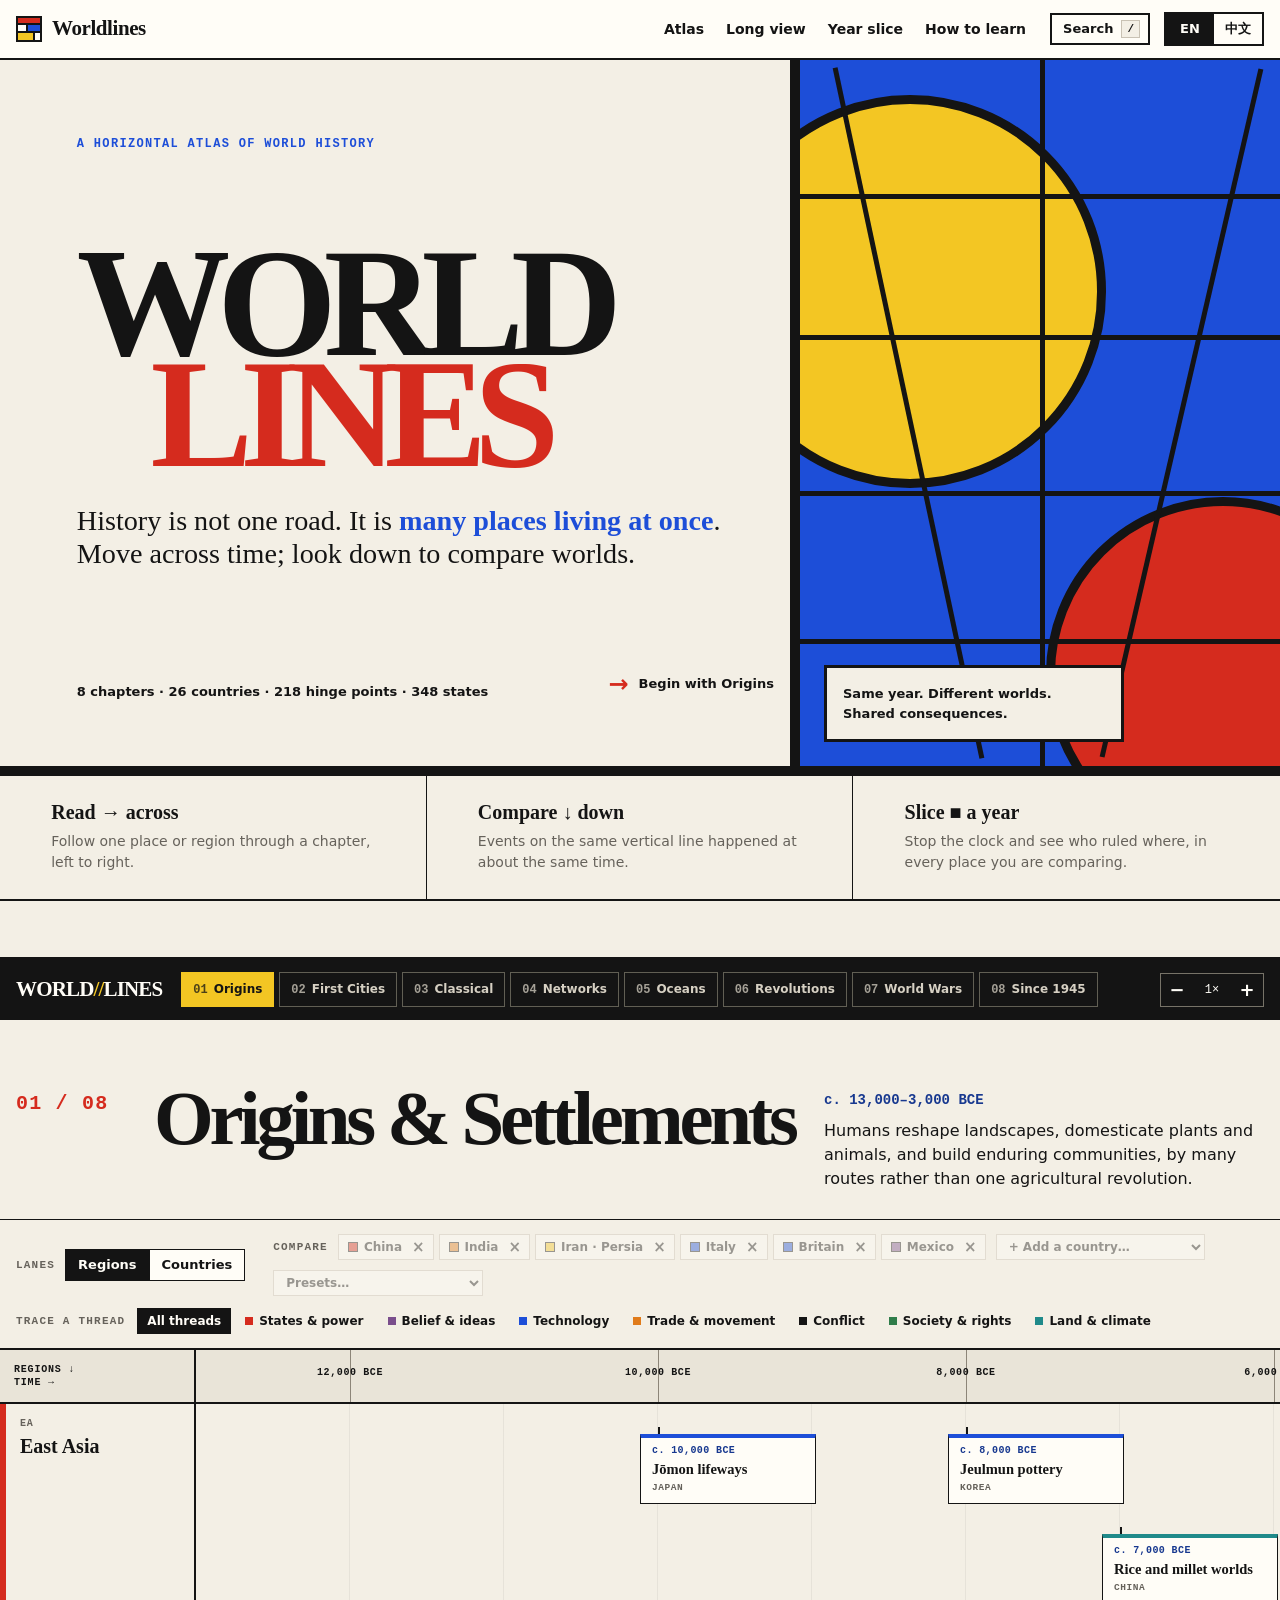
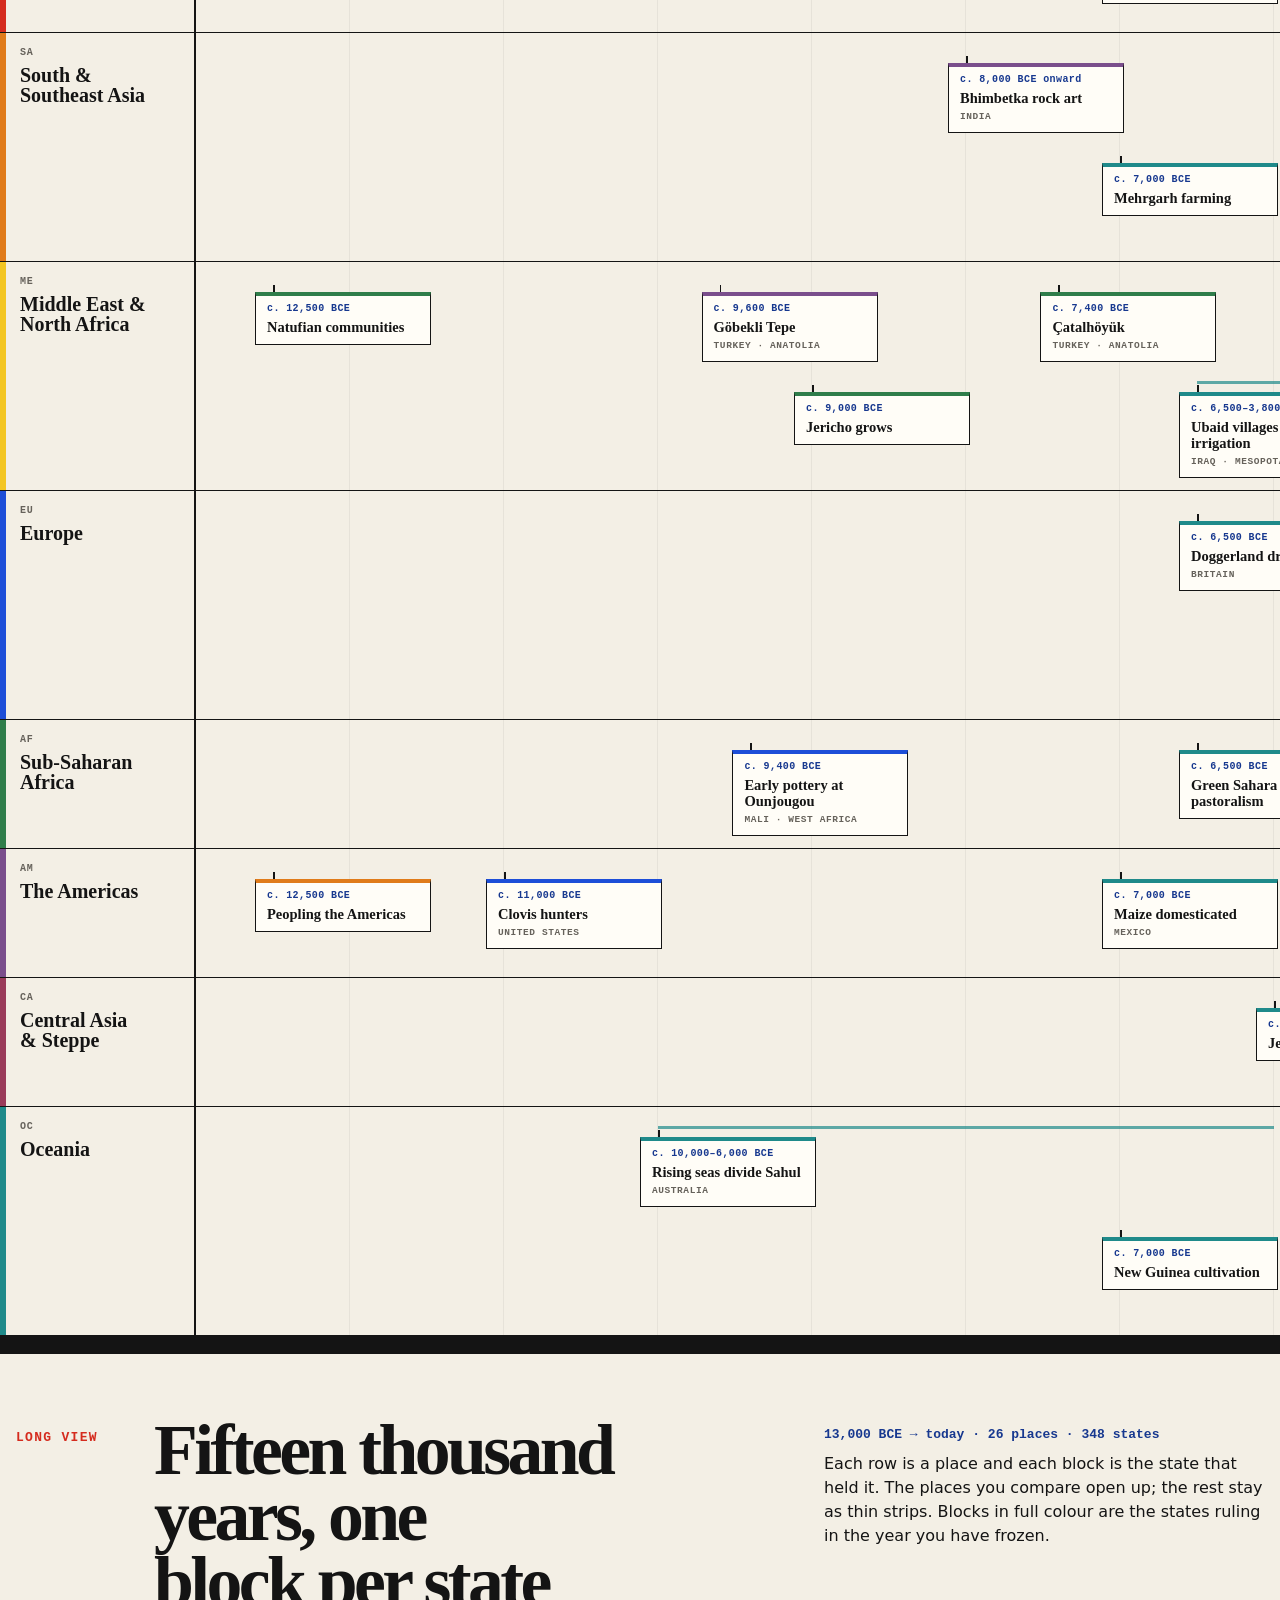
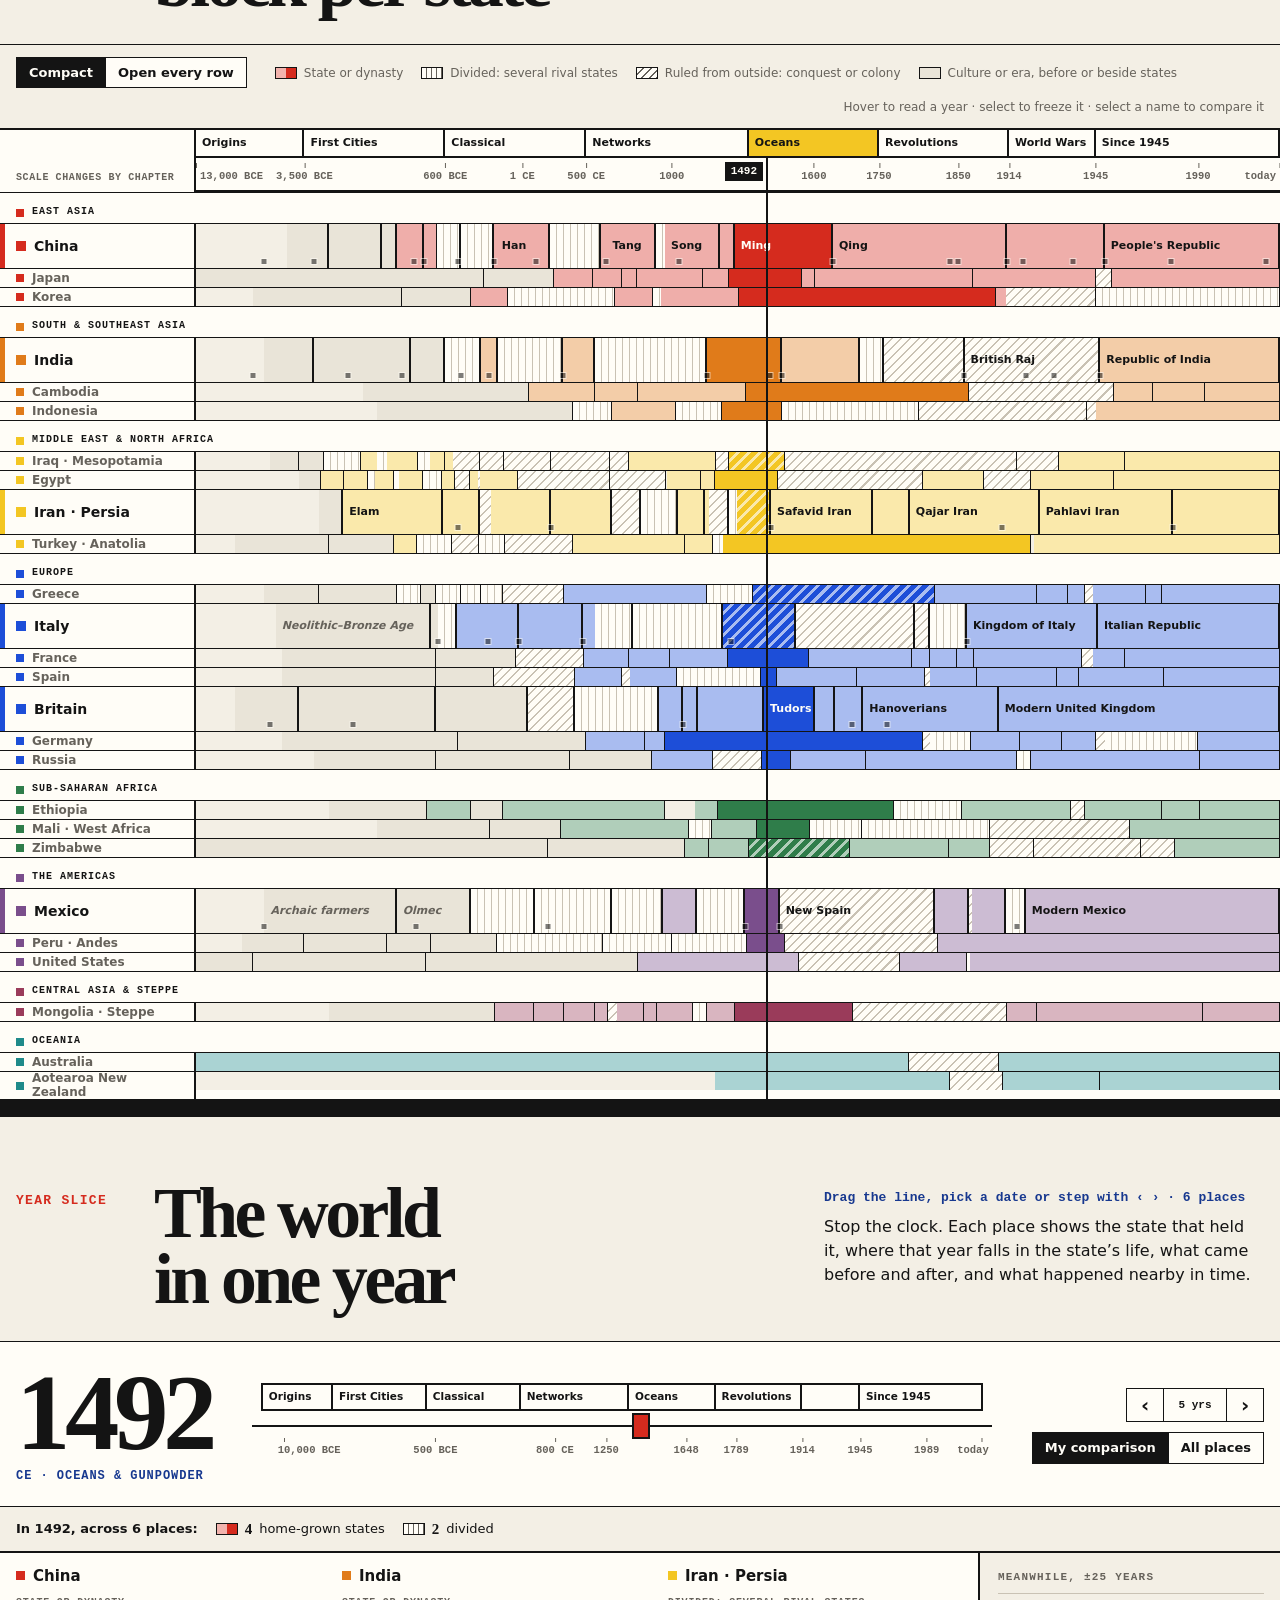
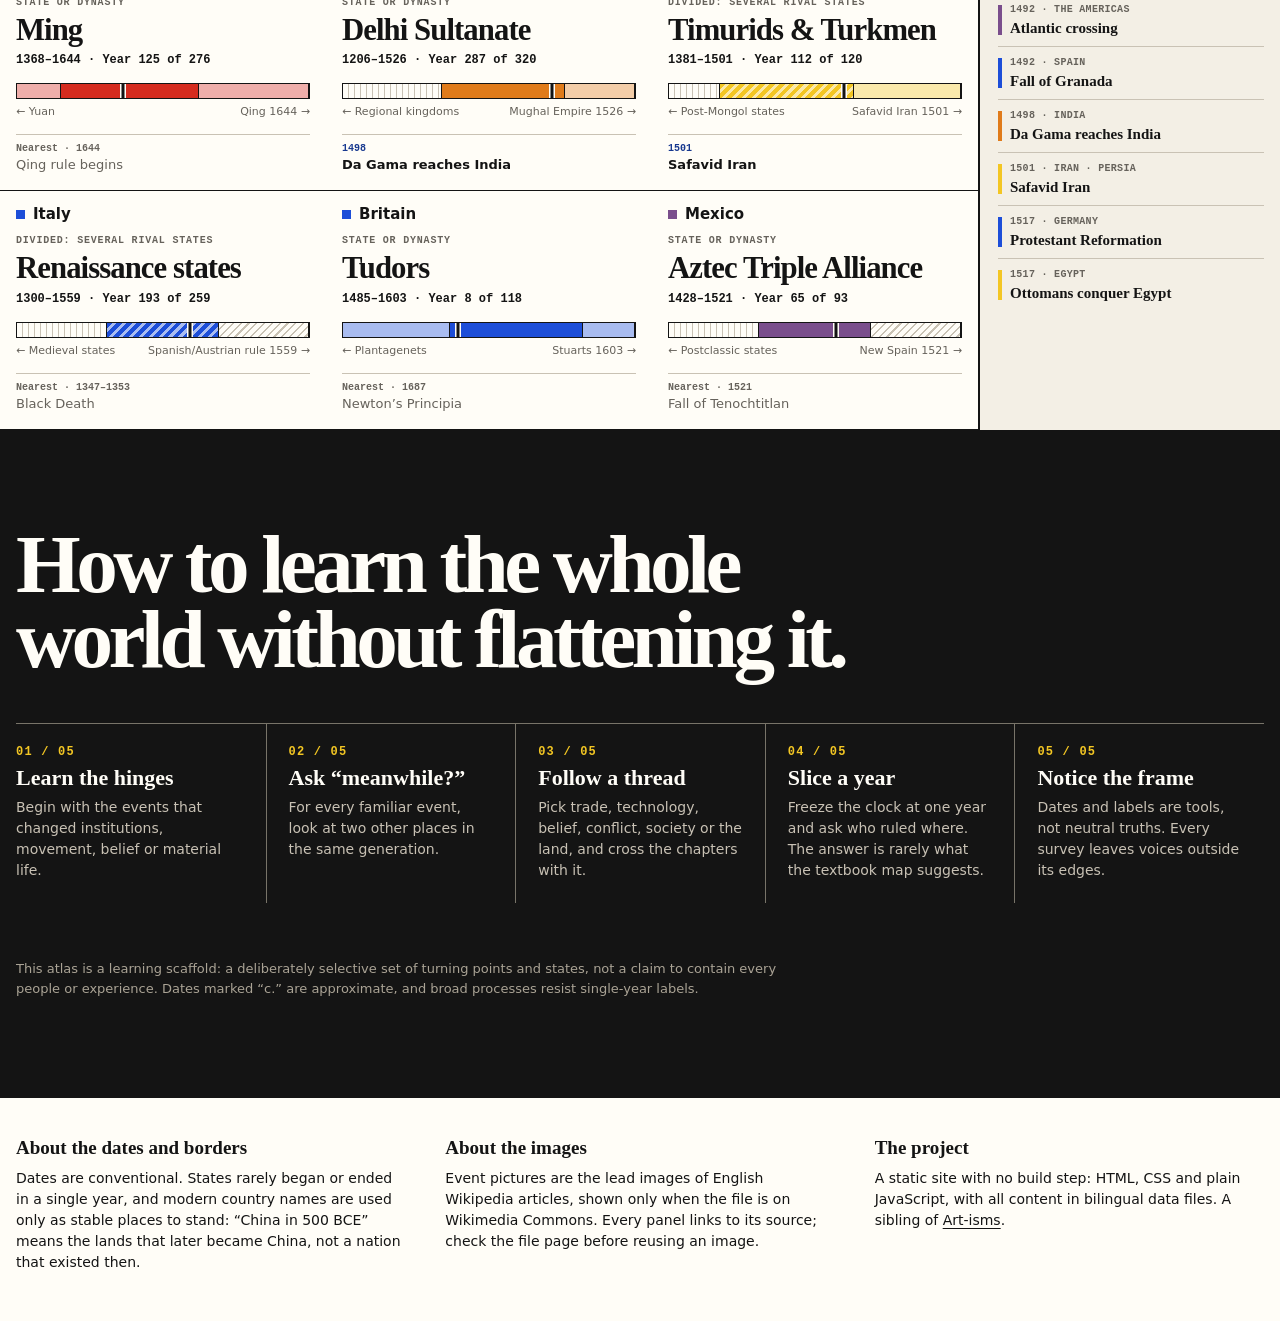
==== commit b5e38036: "Redesign the long view and year slice Long view: compared places open into labelled rows while the r" ====
--- a/index.html
+++ b/index.html
@@ -92,51 +92,52 @@
     <div class="tl-scroll" id="tl-scroll"><div class="stage" id="stage"></div></div>
   </section>
 
-  <section class="block" id="long">
-    <div class="wrap pad">
-      <div class="head">
-        <h2 data-i18n="longTitle">Fifteen thousand years, one block per state</h2>
-        <p data-i18n="longLede">Each row is a place; each block is the state, dynasty, empire or colonial power that held it. Thick rules mark where the time scale changes. Hover to read the year, select to freeze it below, and select a place name to add it to your comparison.</p>
+  <section class="view" id="long">
+    <header class="sec-intro">
+      <p class="sec-no" data-i18n="longNo">Long view</p>
+      <h2 data-i18n="longTitle">Fifteen thousand years, one block per state</h2>
+      <div class="sec-note"><p class="range" id="long-range"></p><p data-i18n="longLede">Each row is a place and each block is the state that held it. The places you compare open up; the rest stay as thin strips. Blocks in full colour are the states ruling in the year you have frozen.</p></div>
+    </header>
+    <div class="view-bar">
+      <div class="seg" role="group" id="long-seg">
+        <button type="button" data-long="compact" data-i18n="lvCompact">Compact</button>
+        <button type="button" data-long="open" data-i18n="lvOpen">Open every row</button>
       </div>
-      <div class="long-ctl">
-        <div class="seg" role="group" id="long-seg">
-          <button type="button" data-long="all" data-i18n="longAll">All places</button>
-          <button type="button" data-long="cmp" data-i18n="longCmp">Only my comparison</button>
-        </div>
-        <div class="legend" id="kind-legend"></div>
-      </div>
-      <div class="lv-scroll"><div class="lv" id="lv"></div></div>
-      <p class="hint" data-i18n="lvHint">Scroll sideways to see the whole span →</p>
+      <div class="legend" id="kind-legend"></div>
+      <p class="view-hint" data-i18n="lvHelp">Hover to read a year · select to freeze it · select a name to compare it</p>
     </div>
+    <div class="lv-scroll"><div class="lv" id="lv"></div></div>
   </section>
 
-  <section class="block" id="slice">
-    <div class="wrap pad">
-      <div class="head">
-        <h2 data-i18n="sliceTitle">The world in one year</h2>
-        <p data-i18n="sliceLede">Pick a year. Every place you compare shows who ruled it, how long that state had lasted and how long it would last, and what happened nearby in time.</p>
+  <section class="view" id="slice">
+    <header class="sec-intro">
+      <p class="sec-no" data-i18n="sliceNo">Year slice</p>
+      <h2 data-i18n="sliceTitle">The world in one year</h2>
+      <div class="sec-note"><p class="range" id="slice-range"></p><p data-i18n="sliceLede">Stop the clock. Each place shows the state that held it, where that year falls in the state’s life, what came before and after, and what happened nearby in time.</p></div>
+    </header>
+    <div class="slicer">
+      <div class="year-big" id="year-big" aria-live="polite"></div>
+      <div class="scrub">
+        <div class="scrub-band" id="scrub-band" aria-hidden="true"></div>
+        <input type="range" id="year-range" min="0" max="1000" step="1" aria-label="Year">
+        <div class="scrub-marks" id="year-presets"></div>
       </div>
-      <div class="slicer">
-        <div class="year-big" id="year-big" aria-live="polite"></div>
-        <div class="slicer-ctl">
-          <input type="range" id="year-range" min="0" max="1000" step="1" aria-label="Year">
-          <div class="steps-row">
-            <button type="button" class="chip" data-step="-100">−100</button>
-            <button type="button" class="chip" data-step="-10">−10</button>
-            <button type="button" class="chip" data-step="-1">−1</button>
-            <button type="button" class="chip" data-step="1">+1</button>
-            <button type="button" class="chip" data-step="10">+10</button>
-            <button type="button" class="chip" data-step="100">+100</button>
-            <span class="presets" id="year-presets"></span>
-          </div>
-          <div class="seg" role="group" id="slice-seg">
-            <button type="button" data-slice="cmp" data-i18n="longCmp">Only my comparison</button>
-            <button type="button" data-slice="all" data-i18n="longAll">All places</button>
-          </div>
+      <div class="slicer-side">
+        <div class="stepper" role="group" aria-label="Step">
+          <button type="button" data-dir="-1" aria-label="Earlier">‹</button>
+          <span id="step-lbl"></span>
+          <button type="button" data-dir="1" aria-label="Later">›</button>
+        </div>
+        <div class="seg" role="group" id="slice-seg">
+          <button type="button" data-slice="cmp" data-i18n="sliceCmp">My comparison</button>
+          <button type="button" data-slice="all" data-i18n="sliceAll">All places</button>
         </div>
       </div>
-      <div class="meanwhile-strip" id="slice-world"></div>
+    </div>
+    <p class="slice-sum" id="slice-sum"></p>
+    <div class="slice-body">
       <div class="slice-grid" id="slice-grid"></div>
+      <aside class="mw-col"><p class="micro" id="mw-lbl"></p><div class="mw-list" id="slice-world"></div></aside>
     </div>
   </section>
 
--- a/assets/styles.css
+++ b/assets/styles.css
@@ -204,127 +204,157 @@
 .tl-scroll { border-bottom: 8px solid var(--ink); }
 @media (max-width: 900px) { :root { --label-w: 132px; } .lane-label h3 { font-size: 16px; } .lane-label { padding: 12px 24px 12px 10px; } .lane-label .rm { opacity: 1; } }
 
-/* ── Section heads ── */
-.block { padding-block: 72px 8px; }
-.head { display: grid; grid-template-columns: minmax(0, 1fr) minmax(0, 1.1fr); gap: 16px 48px; align-items: end; margin-bottom: 22px; }
-.head h2 { font-family: var(--f-display); font-size: clamp(34px, 5vw, 60px); line-height: .96; letter-spacing: -.04em; }
-:lang(zh) .head h2 { letter-spacing: -.01em; line-height: 1.12; }
-.head p { color: var(--muted); max-width: 64ch; }
-@media (max-width: 760px) { .head { grid-template-columns: 1fr; } }
-
-/* ── Long view ── */
-.long-ctl { display: flex; flex-wrap: wrap; gap: 12px 24px; align-items: center; margin-bottom: 12px; }
-.legend { display: flex; flex-wrap: wrap; gap: 6px 18px; font-size: 13px; color: var(--muted); }
+/* ── Views: shared intro and toolbar, in the same grammar as the chapter intro ── */
+.view { border-top: var(--rule) solid var(--ink); }
+.sec-intro { display: grid; grid-template-columns: 110px minmax(0, 1fr) minmax(240px, 440px); gap: 28px; align-items: start; padding: clamp(36px, 5vw, 72px) var(--gutter-r) 28px var(--gutter); border-bottom: 1px solid var(--ink); }
+.sec-no { color: var(--red); font: 700 13px/1.3 var(--f-mono); letter-spacing: .1em; text-transform: uppercase; padding-top: 12px; }
+.sec-intro h2 { font: 900 clamp(40px, 5.6vw, 80px)/.92 var(--f-display); letter-spacing: -.05em; max-width: 14ch; }
+:lang(zh) .sec-intro h2 { letter-spacing: -.01em; line-height: 1.1; max-width: none; }
+.sec-note { display: grid; gap: 8px; padding-top: 8px; font-size: 16px; }
+.sec-note .range { color: var(--blue-deep); font: 700 13px/1.4 var(--f-mono); }
+.view-bar { display: flex; flex-wrap: wrap; align-items: center; gap: 10px 28px; padding: 12px var(--gutter-r) 12px var(--gutter); border-bottom: 2px solid var(--ink); }
+.view-hint { margin-left: auto; font-size: 12px; color: var(--muted); }
+.legend { display: flex; flex-wrap: wrap; gap: 6px 18px; font-size: 12px; color: var(--muted); }
 .legend span { display: inline-flex; align-items: center; gap: 7px; }
-.legend i { display: inline-block; width: 24px; height: 13px; border: 1.5px solid var(--ink); }
-.legend i.k-s { background: linear-gradient(90deg, var(--red) 50%, #f2b3ad 50%); }
-.legend i.k-d { background: repeating-linear-gradient(90deg, var(--white) 0 4px, var(--muted) 4px 5px); }
-.legend i.k-f { background: repeating-linear-gradient(135deg, var(--white) 0 4px, var(--muted) 4px 6px); }
-.legend i.k-c { background: var(--paper-deep); }
-.legend i.rule { background: var(--ink); width: 6px; }
-.legend i.dot { width: 9px; height: 9px; background: var(--ink); border: 0; }
-
-.lv-scroll { overflow-x: auto; border: 3px solid var(--ink); background: var(--white); position: relative; }
-.lv { --lw: 196px; position: relative; min-width: 1240px; }
-.lv-row { display: grid; grid-template-columns: var(--lw) minmax(0, 1fr); min-height: 34px; }
-.lv-row + .lv-row { border-top: 2px solid var(--ink); }
-.lv-name { position: sticky; left: 0; z-index: 4; display: flex; align-items: center; gap: 8px; padding: 4px 10px; border: 0; border-right: 3px solid var(--ink); background: var(--white); text-align: left; font-size: 13px; font-weight: 700; line-height: 1.15; }
-.lv-name .pin { margin-left: auto; font-size: 12px; color: var(--muted); opacity: 0; }
-.lv-row:hover .lv-name .pin, .lv-row.in .lv-name .pin { opacity: 1; }
-.lv-row.in .lv-name { box-shadow: inset 6px 0 0 var(--yellow); }
-.lv-row.in .lv-name .pin { color: var(--ink); }
-button.lv-name:hover { background: var(--paper-deep); }
-.lv-row.in button.lv-name:hover { background: var(--paper-deep); }
-.lv-track { position: relative; height: 34px; background: var(--paper); }
-.lv-blk { position: absolute; top: 0; bottom: 0; border-right: 2px solid var(--ink); font-size: 11px; font-weight: 700; padding: 0 5px; display: flex; align-items: center; white-space: nowrap; overflow: hidden; color: var(--ink); }
-.lv-blk span { overflow: hidden; text-overflow: ellipsis; position: relative; z-index: 4; }
-.lv-blk.k-s { background: var(--c); color: var(--on, var(--white)); }
-.lv-blk.k-s.alt { background: var(--tint); color: var(--ink); }
-.lv-blk.k-f { background: repeating-linear-gradient(135deg, var(--white) 0 5px, var(--hair) 5px 7px); }
+.legend i, .slice-sum i { display: inline-block; width: 22px; height: 12px; border: 1px solid var(--ink); flex: none; }
+i.k-s { background: linear-gradient(90deg, #f2b3ad 50%, var(--red) 50%); }
+i.k-d { background: repeating-linear-gradient(90deg, var(--white) 0 4px, var(--muted) 4px 5px); }
+i.k-f { background: repeating-linear-gradient(135deg, var(--white) 0 4px, var(--muted) 4px 5.5px); }
+i.k-c { background: var(--paper-deep); }
+i.k-none { background: var(--white); border-style: dashed !important; }
+@media (max-width: 900px) { .sec-intro { grid-template-columns: 64px minmax(0, 1fr); } .sec-note { grid-column: 2; } .view-hint { margin-left: 0; } }
+@media (max-width: 560px) { .sec-intro { grid-template-columns: 1fr; gap: 12px; } .sec-note { grid-column: 1; } .sec-no { padding: 0; } }
+
+/* ── Long view: focus + context. Compared places open; the rest are strips ── */
+.lv-scroll { overflow-x: auto; background: var(--white); border-bottom: 8px solid var(--ink); position: relative; }
+.lv { --lw: 196px; position: relative; min-width: 1180px; }
+.lv-row { display: grid; grid-template-columns: var(--lw) minmax(0, 1fr); }
+.lv-row + .lv-row { border-top: 1px solid var(--ink); }
+.lv-name { position: sticky; left: 0; z-index: 4; display: flex; align-items: center; gap: 8px; padding: 0 12px 0 var(--gutter); border: 0; border-right: 2px solid var(--ink); background: var(--white); text-align: left; font-size: 12px; font-weight: 600; line-height: 1.1; color: var(--muted); min-height: 18px; }
+.lv-name .sw { width: 8px; height: 8px; border: 0; }
+.lv-name .pin { margin-left: auto; font: 700 14px/1 var(--f-mono); color: var(--muted); opacity: 0; }
+.lv-row:hover .lv-name .pin { opacity: 1; }
+button.lv-name:hover { background: var(--paper); }
+.lv-track { position: relative; height: 18px; background: var(--paper); }
+.lv-row.open .lv-name { font-size: 14px; font-weight: 700; color: var(--ink); min-height: 44px; }
+.lv-row.open .lv-name .sw { width: 10px; height: 10px; }
+.lv-row.open .lv-track { height: 44px; }
+.lv-row.in .lv-name { box-shadow: inset 5px 0 0 var(--c); }
+.lv-blk { position: absolute; top: 0; bottom: 0; border-right: 1px solid var(--ink); font-size: 11px; font-weight: 600; padding: 0 6px; display: flex; align-items: center; white-space: nowrap; overflow: hidden; color: var(--ink); transition: background-color .2s; }
+.lv-row.open .lv-blk { border-right-width: 2px; }
+.lv-blk > span { position: relative; z-index: 2; }
+.lv-blk.k-s { background: var(--tint); }
+.lv-blk.k-f { background: repeating-linear-gradient(135deg, var(--white) 0 5px, var(--hair) 5px 6.5px); }
 .lv-blk.k-d { background: repeating-linear-gradient(90deg, var(--white) 0 6px, var(--hair) 6px 7px); }
-.lv-blk.k-c { background: var(--paper-deep); font-style: italic; font-weight: 600; color: var(--muted); }
-.lv-dot { position: absolute; bottom: 3px; width: 5px; height: 5px; background: var(--ink); border: 0; box-shadow: 0 0 0 1px var(--white); transform: translateX(-50%); z-index: 2; padding: 0; opacity: .5; }
-.lv-dot:hover { opacity: 1; transform: translateX(-50%) scale(1.5); }
-.lv-dot.dim { opacity: .15; }
-.lv-reg .lv-name { background: var(--paper); color: var(--muted); font-family: var(--f-mono); font-size: 10px; letter-spacing: .1em; text-transform: uppercase; }
-.lv-reg .lv-track { background: var(--paper); height: 22px; }
-.lv-reg { min-height: 22px; }
-.lv-reg .lv-name .sw { border: 0; }
+.lv-blk.k-c { background: var(--paper-deep); font-style: italic; color: var(--muted); }
+.lv-blk.now { background: var(--c); color: var(--on); font-style: normal; font-weight: 800; }
+.lv-blk.now.k-f, .lv-blk.now.k-d { background: repeating-linear-gradient(135deg, var(--c) 0 5px, var(--tint) 5px 8px); color: var(--ink); }
+.lv-blk.now.k-c { background: var(--tint); color: var(--ink); }
+.lv-blk:hover { box-shadow: inset 0 0 0 2px var(--ink); }
+.lv-dot { position: absolute; bottom: 4px; width: 5px; height: 5px; background: var(--ink); border: 0; box-shadow: 0 0 0 1px var(--white); transform: translateX(-50%); z-index: 3; padding: 0; opacity: .55; }
+.lv-dot:hover { opacity: 1; transform: translateX(-50%) scale(1.6); }
+.lv-dot.dim { opacity: .12; }
+.lv-reg .lv-name { grid-column: 1 / -1; font: 700 10px/1 var(--f-mono); letter-spacing: .1em; text-transform: uppercase; color: var(--ink); min-height: 30px; padding-top: 12px; padding-bottom: 6px; align-items: end; border-right: 0; background: var(--white); }
 .lv-axis { position: sticky; top: 0; z-index: 6; }
-.lv-axis .lv-name { font-family: var(--f-mono); font-size: 10px; text-transform: uppercase; letter-spacing: .1em; color: var(--muted); }
-.lv-axis .lv-track { height: 58px; background: var(--white); }
-.lv-ch { position: absolute; top: 0; height: 26px; border-right: 2px solid var(--ink); border-bottom: 2px solid var(--ink); font-size: 11px; font-weight: 800; padding: 5px 6px; white-space: nowrap; overflow: hidden; text-overflow: ellipsis; background: var(--white); text-align: left; }
-.lv-ch:nth-child(4n+1) { background: var(--red); color: var(--white); }
-.lv-ch:nth-child(4n+3) { background: var(--yellow); }
-.lv-ch:nth-child(8n+6) { background: var(--blue); color: var(--white); }
-.lv-ch:hover { outline: 3px solid var(--ink); outline-offset: -3px; }
-.lv-tick { position: absolute; bottom: 8px; transform: translateX(-50%); font: 700 10.5px/1 var(--f-mono); color: var(--muted); white-space: nowrap; }
-.lv-tick.l { transform: none; padding-left: 4px; } .lv-tick.r { transform: translateX(-100%); padding-right: 4px; }
-.lv-rules { position: absolute; top: 0; bottom: 0; left: var(--lw); right: 0; pointer-events: none; z-index: 3; }
-.lv-rules .r { position: absolute; top: 0; bottom: 0; width: 3px; background: var(--ink); transform: translateX(-50%); }
-.lv-cursor { position: absolute; top: 0; bottom: 0; width: 2px; background: var(--red); z-index: 5; pointer-events: none; transform: translateX(-1px); }
-.lv-cursor.fixed { background: var(--blue); width: 3px; }
-.lv-cursor b { position: absolute; top: 30px; left: 4px; background: var(--red); color: var(--white); font: 700 11px/1 var(--f-mono); padding: 4px 6px; white-space: nowrap; }
-.lv-cursor.fixed b { background: var(--blue); top: 2px; }
+.lv-axis .lv-name { font: 700 10px/1.3 var(--f-mono); letter-spacing: .06em; text-transform: uppercase; color: var(--muted); align-items: end; padding-bottom: 8px; }
+.lv-axis .lv-track { height: 62px; background: var(--white); border-bottom: 2px solid var(--ink); }
+.lv-ch, .sb-ch { position: absolute; top: 0; height: 28px; border: 0; border-right: 2px solid var(--ink); border-bottom: 2px solid var(--ink); font-size: 11px; font-weight: 700; padding: 0 6px; background: var(--white); color: var(--ink); text-align: left; display: flex; align-items: center; white-space: nowrap; overflow: hidden; }
+.lv-ch > span, .sb-ch > span { overflow: hidden; }
+.lv-ch:hover { background: var(--paper); }
+.lv-ch.on, .sb-ch.on { background: var(--yellow); }
+.lv-tick { position: absolute; bottom: 9px; transform: translateX(-50%); font: 700 10.5px/1 var(--f-mono); color: var(--muted); white-space: nowrap; }
+.lv-tick::before { content: ""; position: absolute; left: 50%; top: -8px; height: 5px; border-left: 1px solid var(--muted); }
+.lv-tick.l { transform: none; padding-left: 4px; } .lv-tick.l::before { left: 0; }
+.lv-tick.r { transform: translateX(-100%); padding-right: 4px; } .lv-tick.r::before { left: auto; right: 0; }
+.lv-cursor { position: absolute; top: 28px; bottom: 0; width: 1px; background: var(--red); z-index: 7; pointer-events: none; }
+.lv-cursor b { position: absolute; top: 4px; left: 4px; background: var(--red); color: var(--white); font: 700 11px/1 var(--f-mono); padding: 4px 6px; white-space: nowrap; }
+.lv-cursor.fixed { background: var(--ink); width: 2px; transform: translateX(-1px); }
+.lv-cursor.fixed b { background: var(--ink); left: auto; right: 5px; }
 .lv-tip { position: fixed; z-index: 70; max-width: 280px; background: var(--ink); color: var(--white); padding: 8px 10px; font-size: 12px; line-height: 1.35; pointer-events: none; border-left: 5px solid var(--c, var(--yellow)); }
 .lv-tip b { display: block; font-size: 13px; }
 .lv-tip span { font-family: var(--f-mono); font-size: 11px; color: #cfc8ba; }
-.hint { display: none; margin-top: 8px; font-size: 12px; color: var(--muted); font-family: var(--f-mono); }
-@media (max-width: 960px) { .hint { display: block; } .lv { --lw: 132px; } .lv-name { font-size: 12px; } }
-
-/* ── Year slice ── */
-.slicer { display: grid; grid-template-columns: minmax(0, auto) minmax(0, 1fr); gap: 16px 36px; align-items: center; border-top: 3px solid var(--ink); border-bottom: 1px solid var(--ink); padding: 20px 0; }
-.year-big { font: 900 clamp(56px, 8vw, 112px)/.85 var(--f-display); letter-spacing: -.05em; min-width: 4.2ch; color: var(--ink); white-space: nowrap; }
-.year-big small { display: block; font: 700 14px/1.2 var(--f-mono); letter-spacing: .06em; color: var(--blue-deep); margin-top: 10px; text-transform: uppercase; }
-:lang(zh) .year-big { letter-spacing: -.02em; }
-.slicer-ctl { display: grid; gap: 12px; justify-items: start; }
-.slicer-ctl input[type="range"] { justify-self: stretch; }
-input[type="range"] { width: 100%; accent-color: var(--red); height: 28px; }
-.steps-row { display: flex; flex-wrap: wrap; gap: 5px; align-items: center; }
-.presets { display: contents; }
-.presets .chip { background: var(--paper); }
-.presets .chip:first-child { margin-left: 10px; }
-@media (max-width: 760px) { .slicer { grid-template-columns: 1fr; } .presets .chip:first-child { margin-left: 0; } }
-
-.meanwhile-strip { margin: 12px 0; display: flex; gap: 8px; overflow-x: auto; scrollbar-width: thin; padding-bottom: 4px; }
-.meanwhile-strip .micro { align-self: center; margin-right: 4px; }
-.mw { flex: none; width: 210px; border: 1px solid var(--hair); background: var(--white); padding: 8px 10px; text-align: left; border-left: 4px solid var(--c); }
-.mw:hover { background: var(--yellow); }
-.mw small { display: block; font: 700 10px/1.2 var(--f-mono); color: var(--blue-deep); text-transform: uppercase; letter-spacing: .04em; }
-.mw b { display: block; font: 800 15px/1.12 var(--f-display); margin-top: 3px; }
+@media (max-width: 900px) { .lv { --lw: 128px; } .lv-name { padding-left: 10px; } .view-bar .legend { display: none; } }
+
+/* ── Year slice: one control strip, one colour block per place ── */
+.slicer { display: grid; grid-template-columns: auto minmax(0, 1fr) auto; gap: 18px 40px; align-items: center; padding: 26px var(--gutter-r) 22px var(--gutter); border-bottom: 1px solid var(--ink); background: var(--white); }
+.year-big { min-width: 4.4ch; }
+.year-big .n { display: block; font: 900 clamp(64px, 8.5vw, 124px)/.82 var(--f-display); letter-spacing: -.05em; }
+.year-big small { display: block; font: 700 12px/1.3 var(--f-mono); letter-spacing: .08em; color: var(--blue-deep); margin-top: 12px; text-transform: uppercase; }
+:lang(zh) .year-big small { letter-spacing: .04em; }
+.scrub { position: relative; height: 86px; }
+.scrub-band { position: absolute; left: 0; right: 0; top: 0; height: 28px; pointer-events: none; }
+.sb-ch { border-top: 2px solid var(--ink); border-left: 0; height: 28px; font-size: 10.5px; }
+.sb-ch:first-child { border-left: 2px solid var(--ink); }
+.scrub input[type="range"] { position: absolute; left: 0; right: 0; top: 30px; width: 100%; height: 26px; margin: 0; background: transparent; -webkit-appearance: none; appearance: none; cursor: ew-resize; }
+.scrub input[type="range"]::-webkit-slider-runnable-track { height: 2px; background: var(--ink); }
+.scrub input[type="range"]::-moz-range-track { height: 2px; background: var(--ink); }
+.scrub input[type="range"]::-webkit-slider-thumb { -webkit-appearance: none; width: 18px; height: 26px; margin-top: -12px; background: var(--red); border: 2px solid var(--ink); border-radius: 0; }
+.scrub input[type="range"]::-moz-range-thumb { width: 14px; height: 22px; background: var(--red); border: 2px solid var(--ink); border-radius: 0; }
+.scrub-marks { position: absolute; left: 0; right: 0; top: 60px; height: 22px; }
+.scrub-marks button { position: absolute; transform: translateX(-50%); border: 0; background: transparent; padding: 2px 3px; font: 700 10.5px/1 var(--f-mono); color: var(--muted); white-space: nowrap; }
+.scrub-marks button::before { content: ""; position: absolute; left: 50%; top: -5px; height: 4px; border-left: 1px solid var(--muted); }
+.scrub-marks button:hover { color: var(--red); }
+.slicer-side { display: grid; gap: 10px; justify-items: end; }
+.stepper { display: inline-flex; align-items: center; border: 1.5px solid var(--ink); }
+.stepper button { border: 0; background: var(--white); width: 36px; height: 32px; font-size: 20px; font-weight: 700; line-height: 1; }
+.stepper button:hover { background: var(--yellow); }
+.stepper span { font: 700 11px/1 var(--f-mono); min-width: 64px; text-align: center; border-inline: 1.5px solid var(--ink); align-self: stretch; display: grid; place-items: center; }
+@media (max-width: 1000px) { .slicer { grid-template-columns: auto minmax(0, 1fr); } .scrub { grid-column: 1 / -1; grid-row: 2; } .slicer-side { grid-row: 1; grid-column: 2; } }
+
+.slice-sum { display: flex; flex-wrap: wrap; align-items: center; gap: 6px 18px; padding: 12px var(--gutter-r) 12px var(--gutter); border-bottom: 2px solid var(--ink); font-size: 13px; }
+.slice-sum span { display: inline-flex; align-items: center; gap: 7px; }
+.slice-sum .lead { font-weight: 700; }
+.slice-sum b { font: 800 15px/1 var(--f-display); }
+
+.slice-body { display: grid; grid-template-columns: minmax(0, 1fr) 300px; border-bottom: 8px solid var(--ink); }
+.slice-grid { display: grid; grid-template-columns: repeat(auto-fill, minmax(270px, 1fr)); align-content: start; border-right: 2px solid var(--ink); overflow: hidden; }
+.sc { display: grid; grid-template-rows: auto 1fr auto; min-width: 0; background: var(--white); border-right: 1px solid var(--ink); border-bottom: 1px solid var(--ink); margin-right: -1px; }
+.sc-head { display: flex; align-items: baseline; gap: 8px; padding: 14px 16px 0 var(--gutter); }
+.sc-head .sw { width: 9px; height: 9px; border: 0; align-self: center; }
+.sc-head h3 { font: 800 15px/1.2 var(--f-body); }
+.sc-head .reg { margin-left: auto; font: 700 10px/1 var(--f-mono); letter-spacing: .06em; color: var(--muted); text-transform: uppercase; text-align: right; }
+.sc-main { padding: 12px 16px 14px var(--gutter); }
+.sc-main .kind { font: 700 10px/1.2 var(--f-mono); letter-spacing: .08em; text-transform: uppercase; color: var(--muted); }
+.sc-main .pn { font: 800 clamp(24px, 2.4vw, 32px)/1.02 var(--f-display); letter-spacing: -.03em; margin: 6px 0 6px; }
+:lang(zh) .sc-main .pn { font-family: var(--f-body); letter-spacing: 0; font-size: clamp(22px, 2.2vw, 28px); }
+.sc-main .pn.none { color: var(--muted); }
+.sc-main .yrs { font: 600 12px/1.4 var(--f-mono); color: var(--ink); }
+.seq { margin-top: 14px; }
+.seq-bar { position: relative; height: 16px; border: 1.5px solid var(--ink); background: var(--paper); overflow: hidden; }
+.seq .sq { position: absolute; top: 0; bottom: 0; border-right: 1.5px solid var(--ink); }
+.seq .sq.k-s { background: var(--tint); }
+.seq .sq.k-f { background: repeating-linear-gradient(135deg, var(--white) 0 4px, var(--hair) 4px 5.5px); }
+.seq .sq.k-d { background: repeating-linear-gradient(90deg, var(--white) 0 5px, var(--hair) 5px 6px); }
+.seq .sq.k-c { background: var(--paper-deep); }
+.seq .sq.now { background: var(--c); }
+.seq .sq.now.k-f, .seq .sq.now.k-d { background: repeating-linear-gradient(135deg, var(--c) 0 4px, var(--tint) 4px 7px); }
+.seq .sq.now.k-c { background: var(--tint); }
+.seq .sq.gap { background: var(--white); }
+.seq-bar i { position: absolute; top: -2px; bottom: -2px; width: 3px; background: var(--ink); transform: translateX(-50%); box-shadow: 0 0 0 1.5px var(--white); }
+.seq-lbl { display: flex; justify-content: space-between; gap: 10px; margin-top: 5px; font-size: 11px; color: var(--muted); }
+.seq-lbl span:last-child { text-align: right; }
+.sc-ev { list-style: none; margin: 0; padding: 0 16px 14px var(--gutter); display: grid; gap: 2px; }
+.sc-ev button { width: 100%; border: 0; border-top: 1px solid var(--hair); background: transparent; text-align: left; padding: 7px 0 2px; display: grid; gap: 2px; }
+.sc-ev button span { font: 700 10px/1.3 var(--f-mono); color: var(--blue-deep); }
+.sc-ev button b { font-size: 13px; font-weight: 600; line-height: 1.3; }
+.sc-ev button:hover b { color: var(--red); }
+.sc-ev .far span { color: var(--muted); }
+.sc-ev .far b { color: var(--muted); font-weight: 500; }
+
+.mw-col { padding: 16px var(--gutter-r) 20px 18px; background: var(--paper); }
+.mw-col .micro { margin-bottom: 8px; }
+.mw-list { display: grid; }
+.mw { border: 0; border-top: 1px solid var(--hair); background: transparent; text-align: left; padding: 9px 0 9px 12px; position: relative; }
+.mw::before { content: ""; position: absolute; left: 0; top: 11px; width: 4px; height: calc(100% - 22px); min-height: 12px; background: var(--c); }
+.mw small { display: block; font: 700 10px/1.3 var(--f-mono); color: var(--muted); text-transform: uppercase; letter-spacing: .03em; }
+.mw b { display: block; font: 700 15px/1.2 var(--f-display); margin-top: 3px; }
 :lang(zh) .mw b { font-family: var(--f-body); font-size: 14px; }
-
-.slice-grid { display: grid; grid-template-columns: repeat(auto-fill, minmax(250px, 1fr)); padding: 0 2px 2px 0; }
-.sc { background: var(--white); display: grid; grid-template-rows: auto auto 1fr; min-width: 0; border: 2px solid var(--ink); margin: 0 -2px -2px 0; }
-.sc-head { display: flex; align-items: center; gap: 8px; padding: 10px 12px; border-bottom: 1px solid var(--ink); }
-.sc-head h3 { font: 800 18px/1.1 var(--f-display); }
-:lang(zh) .sc-head h3 { font-family: var(--f-body); font-size: 16px; }
-.sc-head .reg { margin-left: auto; font: 700 10px/1 var(--f-mono); letter-spacing: .08em; color: var(--muted); }
-.sc-rule { padding: 12px 12px 10px; }
-.sc-rule.k-s { background: var(--tint); }
-.sc-rule.k-f { background: repeating-linear-gradient(135deg, var(--white) 0 7px, var(--paper-deep) 7px 10px); }
-.sc-rule.k-d { background: repeating-linear-gradient(90deg, var(--white) 0 9px, var(--paper-deep) 9px 10px); }
-.sc-rule.k-c, .sc-rule.none { background: var(--paper-deep); }
-.sc-rule .kind { font: 700 10px/1.2 var(--f-mono); letter-spacing: .08em; text-transform: uppercase; opacity: .85; }
-.sc-rule .pn { display: block; font: 800 22px/1.08 var(--f-display); margin: 4px 0 4px; letter-spacing: -.02em; }
-:lang(zh) .sc-rule .pn { font-family: var(--f-body); font-weight: 800; font-size: 22px; }
-.sc-rule .yrs { font: 700 12px/1.3 var(--f-mono); }
-.sc-rule .meter { margin-top: 8px; height: 6px; background: rgba(255,255,255,.7); border: 1px solid var(--ink); position: relative; }
-.sc-rule .meter i { position: absolute; top: -4px; bottom: -4px; width: 3px; background: var(--ink); transform: translateX(-50%); }
-.sc-rule .age { font-size: 12px; margin-top: 6px; font-weight: 600; }
-.sc-ev { padding: 8px 12px 12px; display: grid; gap: 6px; align-content: start; }
-.sc-ev .micro { margin-top: 2px; }
-.sc-ev button { border: 0; border-bottom: 1px solid var(--hair); background: transparent; text-align: left; padding: 4px 0 6px; display: grid; grid-template-columns: 70px minmax(0, 1fr); gap: 8px; font-size: 13px; line-height: 1.25; }
-.sc-ev button span { font: 700 10px/1.3 var(--f-mono); color: var(--blue-deep); }
-.sc-ev button b { font-weight: 700; }
-.sc-ev button:hover b { color: var(--red); }
-.sc-ev .none { font-size: 12px; color: var(--muted); }
-.sc-ev button span { font-size: 10px; }
-.sc-next { font-size: 12px; color: var(--muted); padding: 0 12px 12px; }
-.sc-next b { color: var(--ink); }
+.mw:hover b { color: var(--red); }
+.mw-none { font-size: 13px; color: var(--muted); }
+@media (max-width: 900px) { .slice-body { grid-template-columns: minmax(0, 1fr); } .slice-grid { border-right: 0; } .mw-col { border-top: 2px solid var(--ink); } }
 
 /* ── Learning ── */
-.learning { margin-top: 72px; padding-block: clamp(48px, 7vw, 100px); background: var(--ink); color: var(--white); }
+.learning { margin-top: 0; padding-block: clamp(48px, 7vw, 100px); background: var(--ink); color: var(--white); }
 .learning h2 { font: 900 clamp(40px, 6.5vw, 92px)/.9 var(--f-display); letter-spacing: -.055em; margin: 0 0 46px; max-width: 920px; }
 :lang(zh) .learning h2 { letter-spacing: -.01em; line-height: 1.1; }
 .learning-grid { list-style: none; margin: 0; padding: 0; display: grid; grid-template-columns: repeat(5, minmax(0, 1fr)); border-top: 1px solid #787469; }
@@ -404,4 +434,11 @@
 @media (max-width: 640px) { .search-results { grid-template-columns: 1fr; } }
 
 html.locked { overflow: hidden; }
-@media (max-width: 560px) { :root { --label-w: 108px; } .lane-label h3 { font-size: 15px; } .lv { --lw: 112px; } }
+@media (max-width: 560px) { :root { --label-w: 108px; } .lane-label h3 { font-size: 15px; } }
+.scrub-marks button:first-child { transform: translateX(-9px); } .scrub-marks button:first-child::before { left: 9px; }
+.scrub-marks button:last-child { transform: translateX(calc(-100% + 9px)); } .scrub-marks button:last-child::before { left: auto; right: 9px; }
+@media (max-width: 600px) {
+  .slicer { grid-template-columns: minmax(0, 1fr); gap: 16px; }
+  .slicer-side { grid-column: 1; grid-row: 2; display: flex; flex-wrap: wrap; justify-content: space-between; gap: 10px; }
+  .scrub { grid-column: 1; grid-row: 3; }
+}
